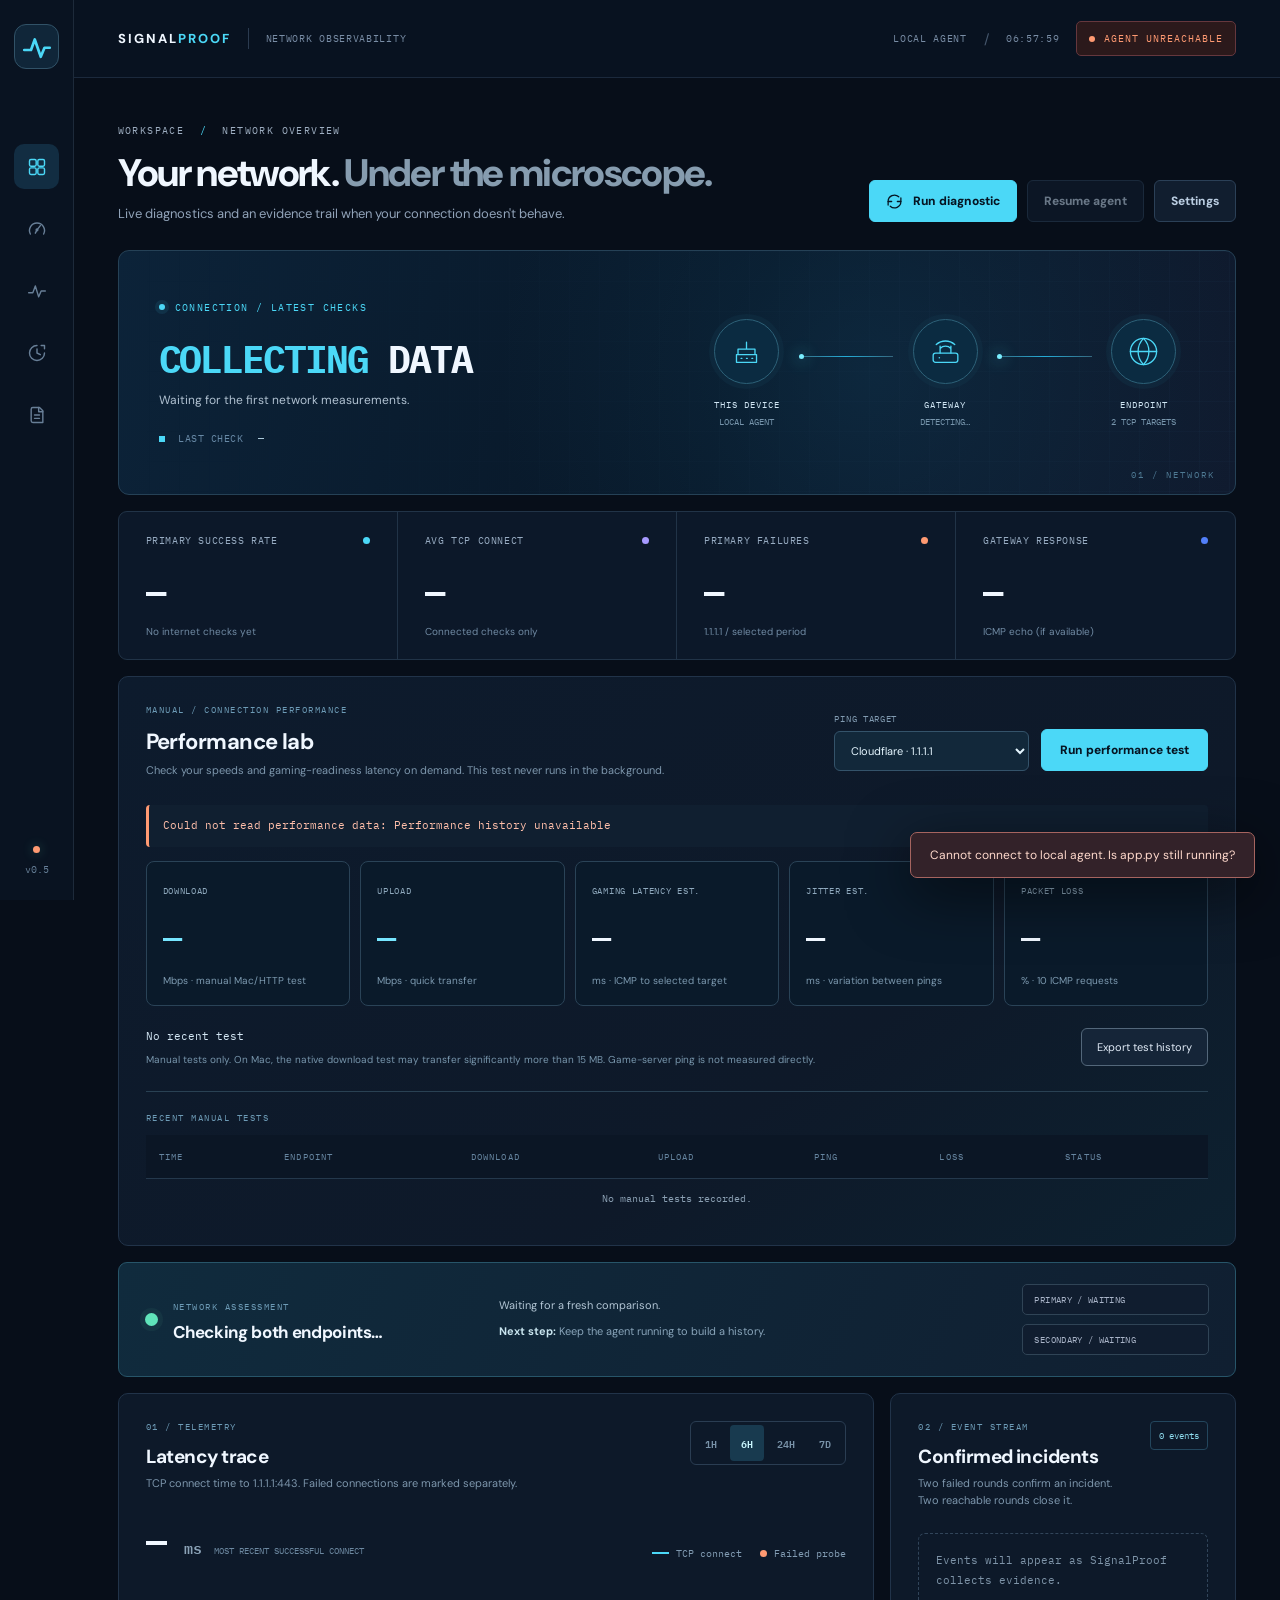
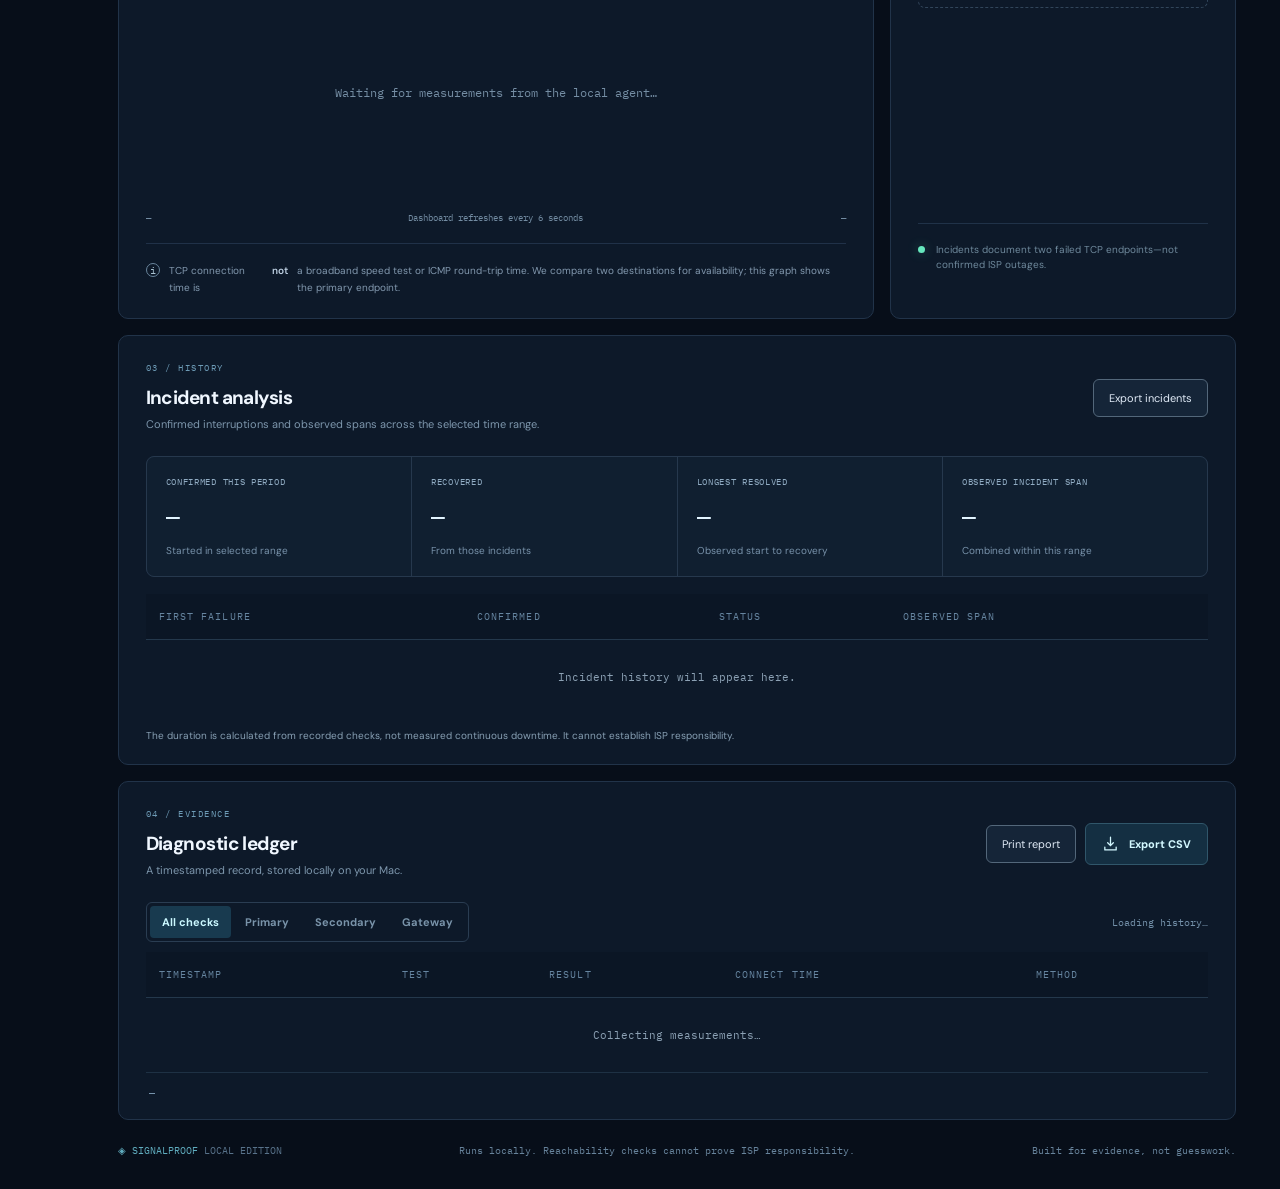
==== index.html @ 5b188a1e "Initial SignalProof app" ====
<!doctype html>
<html lang="en">
<head>
  <meta charset="utf-8">
  <meta name="viewport" content="width=device-width, initial-scale=1">
  <meta name="theme-color" content="#08111e">
  <meta name="description" content="SignalProof tracks connection health and runs manual speed and gaming-readiness checks.">
  <title>SignalProof — Network Operations</title>
  <link rel="icon" href="/favicon.svg" type="image/svg+xml">
  <link rel="stylesheet" href="/styles.css">
  <script src="/app.js" defer></script>
</head>
<body>
<div class="app-shell">
  <aside class="rail">
    <a href="#overview" class="symbol" aria-label="SignalProof Home">
      <svg viewBox="0 0 40 40" fill="none" aria-hidden="true"><path d="M3 24h9l5-14 8 23 5-12h7" stroke="currentColor" stroke-width="3.6" stroke-linecap="round" stroke-linejoin="round"/></svg>
    </a>
    <div class="rail-nav">
      <a href="#overview" class="rail-link active" data-nav="overview" aria-label="Overview" title="Overview"><svg viewBox="0 0 24 24" aria-hidden="true"><rect x="3" y="3" width="8" height="8" rx="1.7"/><rect x="13" y="3" width="8" height="8" rx="1.7"/><rect x="3" y="13" width="8" height="8" rx="1.7"/><rect x="13" y="13" width="8" height="8" rx="1.7"/></svg></a>
      <a href="#performance" class="rail-link" data-nav="performance" aria-label="Performance" title="Manual speed and gaming checks"><svg viewBox="0 0 24 24" aria-hidden="true"><path d="M4 18a9 9 0 1 1 16 0M12 13l4-5M12 13l-2 4"/><circle cx="12" cy="13" r="1"/></svg></a>
      <a href="#telemetry" class="rail-link" data-nav="telemetry" aria-label="Telemetry" title="Telemetry"><svg viewBox="0 0 24 24" aria-hidden="true"><path d="M2 14h5l3-8 4 13 3-7h5"/></svg></a>
      <a href="#events" class="rail-link" data-nav="events" aria-label="Events" title="Events"><svg viewBox="0 0 24 24" aria-hidden="true"><path d="M12 3a9 9 0 1 0 9 9"/><path d="M12 7v5l4 2"/><path d="M17 3h4v4"/></svg></a>
      <a href="#evidence" class="rail-link" data-nav="evidence" aria-label="Evidence" title="Evidence"><svg viewBox="0 0 24 24" aria-hidden="true"><path d="M7 3h8l4 4v14H7a2 2 0 0 1-2-2V5a2 2 0 0 1 2-2z"/><path d="M14 3v5h5M9 12h6M9 16h6"/></svg></a>
    </div>
    <div class="rail-foot" title="Local-only application"><span class="mini-led" id="rail-led"></span><span class="rail-version">v0.5</span></div>
  </aside>

  <div class="workplace">
    <header class="topbar">
      <div class="topbar-left"><span class="logo-word">SIGNAL<span>PROOF</span></span><span class="top-divider"></span><span class="product-caption">NETWORK OBSERVABILITY</span></div>
      <div class="topbar-right"><span class="local-tag">LOCAL AGENT</span><span class="top-separator">/</span><span id="clock" class="top-time">--:--:--</span><span id="agent-pill" class="agent-pill"><span class="pill-dot"></span> CHECKING</span></div>
    </header>

    <main class="page" id="overview">
      <section class="intro">
        <div><div class="breadcrumb">WORKSPACE <span>/</span> NETWORK OVERVIEW</div><h1>Your network. <span>Under the microscope.</span></h1><p>Live diagnostics and an evidence trail when your connection doesn't behave.</p></div>
        <div class="intro-actions"><button id="manual-check" class="button-primary" type="button"><svg viewBox="0 0 24 24" aria-hidden="true"><path d="M21 12a9 9 0 0 1-15 6.7M3 12a9 9 0 0 1 15-6.7"/><path d="M3 17v-5h5M21 7v5h-5"/></svg><span>Run diagnostic</span></button><button id="monitor-toggle" class="button-secondary" type="button">Pause agent</button><button id="open-settings" class="button-secondary" type="button" aria-haspopup="dialog">Settings</button></div>
      </section>

      <section class="network-stage" aria-label="Live network status">
        <div class="stage-glow"></div><div class="stage-lines"></div>
        <div class="stage-left"><div class="label-tech"><span class="live-ring" id="live-ring"></span> CONNECTION / LATEST CHECKS</div><div class="stage-state" id="hero-state">COLLECTING<span> DATA</span></div><p id="hero-desc">Waiting for the first network measurements.</p><div class="last-check"><span class="tiny-square"></span> LAST CHECK <strong id="last-check">—</strong></div></div>
        <div class="network-route" aria-label="Connection path"><div class="network-node"><div class="node-icon"><svg viewBox="0 0 48 48" aria-hidden="true"><path d="M13 28v-7h22v7M11 28h26v10H11zM17 33h1M24 33h1M31 33h1M24 12v9"/></svg></div><span>THIS DEVICE</span><small>LOCAL AGENT</small></div><div class="wire"><span class="wire-signal"></span></div><div class="network-node"><div class="node-icon" id="router-node"><svg viewBox="0 0 48 48" aria-hidden="true"><rect x="8" y="26" width="32" height="12" rx="3"/><path d="M17 26v-9M31 26v-9M12 15a18 18 0 0 1 24 0M17 20a10 10 0 0 1 14 0"/><circle cx="16" cy="32" r="1" fill="currentColor" stroke="none"/></svg></div><span>GATEWAY</span><small id="router-label">DETECTING…</small></div><div class="wire"><span class="wire-signal"></span></div><div class="network-node"><div class="node-icon" id="internet-node"><svg viewBox="0 0 48 48" aria-hidden="true"><circle cx="24" cy="24" r="17"/><path d="M7 24h34M24 7c-5 5-7 11-7 17s2 12 7 17M24 7c5 5 7 11 7 17s-2 12-7 17"/></svg></div><span>ENDPOINT</span><small>2 TCP TARGETS</small></div></div>
        <div class="scan-number" aria-hidden="true">01 / NETWORK</div>
      </section>

      <section class="telemetry-strip" aria-label="Measured indicators">
        <div class="telemetry-item"><div class="metric-caption">PRIMARY SUCCESS RATE <span class="metric-dot cyan"></span></div><div class="metric-value" id="success-rate">—</div><div class="metric-foot" id="sample-count">No internet checks yet</div></div>
        <div class="telemetry-item"><div class="metric-caption">AVG TCP CONNECT <span class="metric-dot purple"></span></div><div class="metric-value" id="average-latency">—</div><div class="metric-foot">Connected checks only</div></div>
        <div class="telemetry-item"><div class="metric-caption">PRIMARY FAILURES <span class="metric-dot orange"></span></div><div class="metric-value" id="failed-count">—</div><div class="metric-foot">1.1.1.1 / selected period</div></div>
        <div class="telemetry-item"><div class="metric-caption">GATEWAY RESPONSE <span class="metric-dot blue"></span></div><div class="metric-value" id="gateway-rate">—</div><div class="metric-foot" id="gateway-caption">ICMP echo (if available)</div></div>
      </section>

      <section class="surface performance" id="performance" aria-label="Manual connection performance test">
        <div class="section-top performance-head">
          <div><div class="section-kicker">MANUAL / CONNECTION PERFORMANCE</div><h2>Performance lab</h2><p>Check your speeds and gaming-readiness latency on demand. This test never runs in the background.</p></div>
          <div class="performance-actions"><label for="ping-target">PING TARGET<select id="ping-target"><option value="cloudflare">Cloudflare · 1.1.1.1</option><option value="google">Google · 8.8.8.8</option><option value="quad9">Quad9 · 9.9.9.9</option></select></label><button class="button-primary" type="button" id="start-performance">Run performance test</button></div>
        </div>
        <div class="performance-progress" id="performance-progress" role="status" aria-live="polite">No performance tests yet. Run one when you want a measurement.</div>
        <div class="performance-grid">
          <div class="performance-metric"><span>DOWNLOAD</span><strong id="perf-download">—</strong><small>Mbps · manual Mac/HTTP test</small></div>
          <div class="performance-metric"><span>UPLOAD</span><strong id="perf-upload">—</strong><small>Mbps · quick transfer</small></div>
          <div class="performance-metric"><span>GAMING LATENCY EST.</span><strong id="perf-ping">—</strong><small>ms · ICMP to selected target</small></div>
          <div class="performance-metric"><span>JITTER EST.</span><strong id="perf-jitter">—</strong><small>ms · variation between pings</small></div>
          <div class="performance-metric"><span>PACKET LOSS</span><strong id="perf-loss">—</strong><small>% · 10 ICMP requests</small></div>
        </div>
        <div class="performance-bottom"><div><strong id="perf-last-label">No recent test</strong><p id="perf-note">Manual tests only. On Mac, the native download test may transfer significantly more than 15 MB. Game-server ping is not measured directly.</p></div><a href="/api/performance/export" class="button-report" download>Export test history</a></div>
        <div class="performance-history"><div class="section-kicker">RECENT MANUAL TESTS</div><div class="table-scroll"><table><thead><tr><th>TIME</th><th>ENDPOINT</th><th>DOWNLOAD</th><th>UPLOAD</th><th>PING</th><th>LOSS</th><th>STATUS</th></tr></thead><tbody id="performance-rows"><tr><td colspan="7" class="placeholder-cell">No manual tests recorded.</td></tr></tbody></table></div></div>
      </section>

      <section class="assessment" id="assessment" aria-label="Network assessment">
        <div class="assessment-heading"><span class="assessment-mark" id="assessment-mark"></span><div><span class="section-kicker">NETWORK ASSESSMENT</span><h2 id="assessment-title">Checking both endpoints…</h2></div></div>
        <div class="assessment-body"><p id="assessment-detail">Waiting for a fresh comparison.</p><p class="assessment-next"><strong>Next step:</strong> <span id="assessment-next">Keep the agent running to build a history.</span></p></div>
        <div class="endpoint-status"><span id="primary-status">PRIMARY / WAITING</span><span id="secondary-status">SECONDARY / WAITING</span></div>
      </section>

      <div class="analysis-layout">
        <section class="surface telemetry" id="telemetry"><div class="section-top"><div><div class="section-kicker">01 / TELEMETRY</div><h2>Latency trace</h2><p>TCP connect time to 1.1.1.1:443. Failed connections are marked separately.</p></div><div class="time-select" role="group" aria-label="Reporting period"><button type="button" data-period="1h">1H</button><button type="button" class="selected" data-period="6h">6H</button><button type="button" data-period="24h">24H</button><button type="button" data-period="7d">7D</button></div></div>
          <div class="chart-meta"><div class="chart-number" id="chart-number">— <span>ms</span></div><div class="chart-caption">MOST RECENT SUCCESSFUL CONNECT</div><div class="chart-legend"><span><i class="legend-line"></i> TCP connect</span><span><i class="legend-failure"></i> Failed probe</span></div></div>
          <div class="chart-wrap" id="chart-wrap"><svg id="latency-chart" class="chart" viewBox="0 0 760 272" preserveAspectRatio="none" role="img" aria-label="TCP connection latency history"></svg><div class="chart-empty" id="chart-empty">Waiting for measurements from the local agent…</div></div><div class="chart-bottom"><span id="range-start">—</span><span>Dashboard refreshes every 6 seconds</span><span id="range-end">—</span></div>
          <div class="trace-note"><span class="info-icon">i</span> TCP connection time is <strong>not</strong> a broadband speed test or ICMP round-trip time. We compare two destinations for availability; this graph shows the primary endpoint.</div>
        </section>
        <section class="surface events" id="events"><div class="section-top"><div><div class="section-kicker">02 / EVENT STREAM</div><h2>Confirmed incidents</h2><p id="incident-rule">Two failed rounds confirm an incident. Two reachable rounds close it.</p></div><span class="event-count" id="event-count">0 events</span></div><div id="event-list" class="event-list"><div class="event-empty">Events will appear as SignalProof collects evidence.</div></div><div class="event-bottom"><span class="mini-led"></span> Incidents document two failed TCP endpoints—not confirmed ISP outages.</div></section>
      </div>

      <section class="surface history" id="history" aria-label="Incident analysis">
        <div class="section-top history-heading"><div><div class="section-kicker">03 / HISTORY</div><h2>Incident analysis</h2><p>Confirmed interruptions and observed spans across the selected time range.</p></div><a class="button-report" id="incidents-download" href="/api/incidents/export?period=6h" download>Export incidents</a></div>
        <div class="history-metrics">
          <div><span>CONFIRMED THIS PERIOD</span><strong id="history-confirmed">—</strong><small>Started in selected range</small></div>
          <div><span>RECOVERED</span><strong id="history-recovered">—</strong><small>From those incidents</small></div>
          <div><span>LONGEST RESOLVED</span><strong id="history-longest">—</strong><small>Observed start to recovery</small></div>
          <div><span>OBSERVED INCIDENT SPAN</span><strong id="history-observed">—</strong><small>Combined within this range</small></div>
        </div>
        <div class="table-scroll"><table><thead><tr><th>FIRST FAILURE</th><th>CONFIRMED</th><th>STATUS</th><th>OBSERVED SPAN</th></tr></thead><tbody id="incident-rows"><tr><td colspan="4" class="placeholder-cell">Incident history will appear here.</td></tr></tbody></table></div>
        <div class="history-note">The duration is calculated from recorded checks, not measured continuous downtime. It cannot establish ISP responsibility.</div>
      </section>

      <section class="surface evidence" id="evidence"><div class="section-top evidence-title"><div><div class="section-kicker">04 / EVIDENCE</div><h2>Diagnostic ledger</h2><p>A timestamped record, stored locally on your Mac.</p></div><div class="evidence-actions"><a class="button-report" id="report" href="/api/report?period=6h" target="_blank" rel="noopener">Print report</a><a class="button-download" id="download" href="/api/export?period=6h" download><svg viewBox="0 0 24 24" aria-hidden="true"><path d="M12 3v12m-4-4 4 4 4-4M4 17v4h16v-4"/></svg> Export CSV</a></div></div>
        <div class="ledger-toolbar"><div class="tab-group" role="group" aria-label="Filter measurements"><button type="button" class="selected" data-filter="All">All checks</button><button type="button" data-filter="Internet">Primary</button><button type="button" data-filter="Secondary">Secondary</button><button type="button" data-filter="Gateway">Gateway</button></div><div class="ledger-meta" id="ledger-meta">Loading history…</div></div>
        <div class="table-scroll"><table><thead><tr><th>TIMESTAMP</th><th>TEST</th><th>RESULT</th><th>CONNECT TIME</th><th>METHOD</th></tr></thead><tbody id="evidence-rows"><tr><td colspan="5" class="placeholder-cell">Collecting measurements…</td></tr></tbody></table></div><div class="ledger-footer"><span id="ledger-showing">—</span><button type="button" id="rows-toggle" class="rows-toggle" hidden>Show more records</button></div>
      </section>
      <footer><span>◈ SIGNALPROOF <b>LOCAL EDITION</b></span><span>Runs locally. Reachability checks cannot prove ISP responsibility.</span><span>Built for evidence, not guesswork.</span></footer>
    </main>
  </div>
</div>
<dialog id="settings-dialog" class="settings-dialog" aria-labelledby="settings-heading">
  <form method="dialog" id="settings-form">
    <div class="settings-top"><div><div class="section-kicker">AGENT CONFIGURATION</div><h2 id="settings-heading">Monitoring settings</h2><p>Saved locally. Changes take effect on the next check.</p></div><button type="button" id="close-settings" class="settings-close" aria-label="Close settings">×</button></div>
    <label>Check interval <span>How often the agent runs automatically</span>
      <select id="setting-interval" name="interval_seconds"><option value="10">Every 10 seconds</option><option value="20">Every 20 seconds</option><option value="30">Every 30 seconds</option><option value="60">Every minute</option><option value="120">Every 2 minutes</option></select>
    </label>
    <label>Confirm an incident <span>Consecutive rounds where both internet checks fail</span>
      <select id="setting-failures" name="confirm_failures"><option value="2">2 failed rounds</option><option value="3">3 failed rounds</option><option value="4">4 failed rounds</option><option value="5">5 failed rounds</option></select>
    </label>
    <label>Mark recovery <span>Consecutive rounds where at least one endpoint responds</span>
      <select id="setting-recovery" name="recovery_successes"><option value="1">1 reachable round</option><option value="2">2 reachable rounds</option><option value="3">3 reachable rounds</option><option value="4">4 reachable rounds</option></select>
    </label>
    <label>Slow connection warning <span>TCP connect time, not ping or download speed</span>
      <select id="setting-slow" name="slow_connect_ms"><option value="100">100 ms</option><option value="200">200 ms</option><option value="300">300 ms</option><option value="500">500 ms</option><option value="1000">1000 ms</option></select>
    </label>
    <div class="settings-hint">Targets stay fixed at 1.1.1.1:443 and 8.8.8.8:443. Changing incident rules won't rewrite past incidents.</div>
    <div class="settings-buttons"><button type="button" id="cancel-settings" class="button-secondary">Cancel</button><button type="submit" id="save-settings" class="button-primary">Save settings</button></div>
  </form>
</dialog>
<div role="status" aria-live="polite" id="toast" class="toast" hidden></div>
</body>
</html>
---- styles.css ----
@import url('https://fonts.googleapis.com/css2?family=DM+Sans:wght@400;500;600;700;800&family=IBM+Plex+Mono:wght@400;500;600;700&display=swap');
:root{color-scheme:dark;--back:#070e19;--shell:#0a1422;--panel:#0d1929;--edge:#203044;--line:#23354a;--text:#f0f7ff;--soft:#b5c5d6;--sub:#798da5;--cyan:#4bd8f7;--bright:#96ebfc;--blue:#527ff9;--purple:#a79aff;--orange:#ff9a72;--green:#66e7bd;--mono:'IBM Plex Mono',ui-monospace,SFMono-Regular,Menlo,monospace;--sans:'DM Sans',system-ui,-apple-system,sans-serif}
*{box-sizing:border-box}html{scroll-behavior:smooth;scroll-padding-top:92px}body{margin:0;background:var(--back);font:14px var(--sans);color:var(--text)}button,a{font:inherit}button{cursor:pointer}button:disabled{opacity:.55;cursor:wait}a{color:inherit;text-decoration:none}svg{display:block}.app-shell{display:grid;grid-template-columns:74px minmax(0,1fr);min-height:100vh}.rail{position:sticky;top:0;height:100vh;z-index:15;background:#091321;border-right:1px solid #1d2a3a;display:flex;align-items:center;flex-direction:column;padding:24px 12px}.symbol{width:45px;height:45px;border:1px solid #315267;border-radius:12px;display:grid;place-items:center;color:var(--cyan);background:#102639}.symbol svg{width:30px;height:30px}.rail-nav{display:grid;gap:17px;margin-top:75px}.rail-link{display:grid;place-items:center;color:#687f97;width:45px;height:45px;border-radius:10px;transition:.16s background,.16s color}.rail-link svg{width:20px;height:20px;fill:none;stroke:currentColor;stroke-width:1.7;stroke-linecap:round;stroke-linejoin:round}.rail-link.active,.rail-link:hover{color:var(--cyan);background:#122d42}.rail-foot{margin-top:auto;display:grid;gap:10px;justify-items:center}.mini-led{width:7px;height:7px;background:var(--green);border-radius:50%;box-shadow:0 0 12px #66e7bd55;display:inline-block}.rail-version{font:10px var(--mono);color:#678099}.workplace{min-width:0}.topbar{height:78px;padding:0 clamp(22px,3.4vw,62px);border-bottom:1px solid #1b293c;display:flex;justify-content:space-between;align-items:center;background:#081220}.topbar-left,.topbar-right{display:flex;align-items:center;gap:17px}.logo-word{letter-spacing:2px;font-weight:800;font-size:13px}.logo-word span{color:var(--cyan)}.top-divider{height:21px;width:1px;background:#2b3b50}.product-caption,.local-tag,.top-time{font:10px var(--mono);color:var(--sub);letter-spacing:.7px}.top-separator{color:#46586e}.agent-pill{display:flex;align-items:center;gap:9px;border:1px solid #225469;color:#88e9f7;background:#0c2a38;border-radius:5px;padding:10px 12px;font:10px var(--mono);letter-spacing:1px}.agent-pill.paused{color:#d3c2a2;background:#242116;border-color:#6c5837}.agent-pill.offline{color:var(--orange);background:#2b191b;border-color:#65373d}.pill-dot,.live-ring{width:6px;height:6px;border-radius:50%;background:var(--cyan);box-shadow:0 0 0 4px #4bd8f716;display:inline-block}.agent-pill.paused .pill-dot{background:#e4b36c;box-shadow:none}.agent-pill.offline .pill-dot{background:var(--orange);box-shadow:none}.page{padding:40px clamp(22px,3.4vw,62px) 25px;max-width:1760px;margin:0 auto}.intro{display:flex;gap:24px;justify-content:space-between;align-items:end;padding:6px 0 28px}.breadcrumb,.section-kicker,.label-tech{font:10px var(--mono);color:var(--cyan);letter-spacing:1.4px}.breadcrumb{color:#9eaec1}.breadcrumb span{color:var(--cyan);margin:0 8px}.intro h1{margin:15px 0 10px;letter-spacing:-1.65px;font-size:clamp(27px,3vw,41px);line-height:1.13;font-weight:800}.intro h1 span{color:#869caf}.intro p{margin:0;color:#91a3b9;font-size:13px}.intro-actions{display:flex;gap:10px;flex-wrap:wrap}.button-primary,.button-secondary,.button-download{height:42px;display:inline-flex;gap:10px;align-items:center;justify-content:center;padding:0 16px;border-radius:6px;font-size:12px;font-weight:800;white-space:nowrap}.button-primary{background:var(--cyan);color:#051422;border:1px solid var(--cyan)}.button-primary:hover{background:#8cecff}.button-primary svg,.button-download svg{width:17px;height:17px;stroke:currentColor;fill:none;stroke-width:1.8;stroke-linecap:round;stroke-linejoin:round}.button-secondary{background:#111e2f;color:#bacde1;border:1px solid #2b4057}.button-secondary:hover{background:#192c43}.network-stage{min-height:245px;position:relative;isolation:isolate;display:flex;align-items:center;justify-content:space-between;gap:35px;border:1px solid #254156;background:linear-gradient(108deg,#0c2339 0%,#081727 55%,#101b2f 100%);overflow:hidden;border-radius:11px;padding:34px 40px}.stage-glow{position:absolute;inset:-80% -20% -80% 15%;background:radial-gradient(circle,#123f5c66 0%,transparent 56%);z-index:-1}.stage-lines{position:absolute;inset:0;background-image:linear-gradient(#26445e38 1px,transparent 1px),linear-gradient(90deg,#26445e38 1px,transparent 1px);background-size:30px 30px;mask-image:linear-gradient(90deg,transparent,#000);opacity:.55;z-index:-1}.stage-left{max-width:520px;flex:1}.label-tech{display:flex;align-items:center;gap:10px}.stage-state{margin:26px 0 12px;font:700 clamp(27px,3vw,42px)/1 var(--mono);letter-spacing:-2.1px;color:var(--cyan)}.stage-state span{color:var(--text)}.stage-state.bad{color:var(--orange)}.stage-state.paused{color:#f2c082}.stage-left p{color:#b0c1d1;margin:0 0 21px;font-size:12px;max-width:400px;line-height:1.7}.last-check{font:10px var(--mono);letter-spacing:.5px;color:#6889a6}.last-check strong{color:#aecbdc;margin-left:8px;font-weight:500}.tiny-square{width:6px;height:6px;background:var(--cyan);display:inline-block;margin-right:7px}.network-route{display:flex;align-items:center;justify-content:center;gap:0;min-width:420px;max-width:540px;flex:1}.network-node{text-align:center;flex:0 0 104px;display:flex;align-items:center;flex-direction:column}.node-icon{width:65px;height:65px;border:1px solid #2d6178;background:#0b2b41;border-radius:50%;display:grid;place-items:center;box-shadow:0 0 0 5px #13374b55;color:var(--cyan)}.node-icon.alert{color:var(--orange);border-color:#7a554f;background:#2b1d28}.node-icon.muted{color:#7b8ba2;border-color:#38485e;background:#152336}.node-icon svg{width:37px;height:37px;stroke:currentColor;fill:none;stroke-width:1.7;stroke-linecap:round;stroke-linejoin:round}.network-node>span{font:9px var(--mono);letter-spacing:1px;color:#d1e7f5;margin-top:15px}.network-node small{font:9px var(--mono);color:#7795ac;margin-top:6px}.wire{height:1px;min-width:30px;flex:1;background:linear-gradient(90deg,#35677e,#24acd7,#35677e);position:relative;margin-bottom:33px}.wire-signal{position:absolute;top:-2px;height:5px;width:5px;border-radius:50%;background:#7aeeff;box-shadow:0 0 15px #4be5ff;animation:travel 2.1s linear infinite}@keyframes travel{from{left:0}to{left:100%}}.scan-number{position:absolute;bottom:14px;right:20px;font:9px var(--mono);letter-spacing:2px;color:#4e7993}.telemetry-strip{display:grid;grid-template-columns:repeat(4,minmax(0,1fr));border:1px solid #213347;border-radius:9px;background:#0c1829;margin-top:16px;overflow:hidden}.telemetry-item{padding:22px 27px 21px;min-width:0;border-right:1px solid #213347}.telemetry-item:last-child{border-right:0}.metric-caption{display:flex;justify-content:space-between;align-items:center;gap:8px;font:10px var(--mono);letter-spacing:.6px;color:#98acc2}.metric-dot{height:7px;width:7px;border-radius:50%;display:inline-block}.metric-dot.cyan{background:var(--cyan)}.metric-dot.purple{background:var(--purple)}.metric-dot.orange{background:var(--orange)}.metric-dot.blue{background:var(--blue)}.metric-value{font:600 clamp(24px,2.7vw,34px) var(--mono);letter-spacing:-1.7px;margin:17px 0 8px;overflow-wrap:anywhere}.metric-foot{font-size:10px;color:#718ba4}.analysis-layout{display:grid;grid-template-columns:minmax(0,1.75fr) minmax(300px,.8fr);gap:16px;margin:16px 0}.surface{background:var(--panel);border:1px solid #213349;border-radius:10px;min-width:0}.telemetry,.events{padding:27px 27px 22px;min-height:486px}.section-top{display:flex;align-items:flex-start;justify-content:space-between;gap:16px}.section-top h2{font-size:19px;letter-spacing:-.55px;margin:12px 0 6px}.section-top p{color:#7d96ac;font-size:11px;line-height:1.6;margin:0;max-width:470px}.section-kicker{font-size:9px;color:#6d9bb6;letter-spacing:1.5px}.time-select,.tab-group{border:1px solid #2a3d52;display:flex;align-items:center;border-radius:6px;padding:3px;gap:2px}.time-select button,.tab-group button{border:0;background:transparent;color:#7993a9;font:600 10px var(--mono);padding:9px 11px;border-radius:4px}.time-select button.selected,.tab-group button.selected{color:#cbf8ff;background:#183a4f}.time-select button:hover,.tab-group button:hover{color:var(--text)}.chart-meta{display:flex;align-items:baseline;gap:12px;margin:22px 0 3px}.chart-number{font:600 35px var(--mono);letter-spacing:-2px}.chart-number span{color:#8ba3b7;font-size:15px;letter-spacing:0}.chart-caption{font:9px var(--mono);color:#6c88a0}.chart-legend{margin-left:auto;display:flex;gap:18px;color:#829cb3;font:10px var(--mono)}.chart-legend>span{display:flex;align-items:center;gap:7px}.legend-line{width:17px;height:2px;background:var(--cyan);display:inline-block}.legend-failure{width:7px;height:7px;border-radius:50%;background:var(--orange);display:inline-block}.chart-wrap{position:relative;width:100%;height:235px;margin-top:8px}.chart{width:100%;height:100%;overflow:visible}.chart-empty{position:absolute;left:0;right:0;top:47%;text-align:center;font:12px var(--mono);color:#758ea4}.chart-bottom{font:9px var(--mono);display:flex;justify-content:space-between;color:#738ca2;margin-top:3px}.trace-note{border-top:1px solid #203148;margin-top:20px;padding-top:18px;color:#8399af;font-size:10px;line-height:1.7;display:flex;gap:9px;align-items:baseline}.trace-note strong{color:#bfd1e3;font-weight:600}.info-icon{border:1px solid #69859c;width:14px;height:14px;border-radius:50%;display:inline-grid;place-items:center;flex:0 0 14px;font:10px var(--mono);color:#acc5d5}.event-count{white-space:nowrap;font:9px var(--mono);color:#90dff1;border:1px solid #23465d;padding:8px;border-radius:4px}.event-list{margin-top:23px;min-height:290px;display:flex;flex-direction:column;gap:0}.event-entry{display:grid;grid-template-columns:18px 1fr;column-gap:13px}.event-track{position:relative;display:flex;flex-direction:column;align-items:center}.event-track::after{content:"";width:1px;background:#294154;flex:1;min-height:45px}.event-entry:last-child .event-track::after{display:none}.event-point{width:10px;height:10px;flex:0 0 10px;border-radius:50%;background:#1f3949;border:2px solid var(--cyan);margin-top:4px}.event-entry.down .event-point{border-color:var(--orange);background:#43312f}.event-entry.good .event-point{border-color:var(--green)}.event-body{padding-bottom:22px}.event-body strong{font-size:11px;font-weight:700;color:#dbeaf5;display:block}.event-entry.down .event-body strong{color:#ffc3a5}.event-body p{color:#7991a9;font-size:10px;line-height:1.5;margin:6px 0}.event-body time{font:9px var(--mono);color:#667f96}.event-empty{font:11px var(--mono);color:#7e94a8;line-height:1.8;border:1px dashed #31455a;padding:17px;border-radius:7px}.event-bottom{font-size:10px;color:#6f899c;display:flex;align-items:flex-start;gap:11px;border-top:1px solid #203248;padding-top:18px;line-height:1.5}.event-bottom .mini-led{flex:0 0 7px;margin-top:4px}.evidence{padding:26px 27px 10px}.evidence-title{align-items:center}.button-download{color:#d3f8ff;background:#142f42;border:1px solid #30566a;padding:0 16px;font-size:11px}.button-download:hover{background:#1c3f53}.ledger-toolbar{display:flex;justify-content:space-between;gap:15px;align-items:center;margin:23px 0 10px}.ledger-meta{font:10px var(--mono);color:#7491aa}.tab-group button{font-family:var(--sans);font-size:11px;font-weight:700;padding:9px 12px}.table-scroll{overflow-x:auto}table{width:100%;border-collapse:collapse;white-space:nowrap;text-align:left}thead{background:#0b1625}th{color:#6685a0;font:10px var(--mono);letter-spacing:1.1px;padding:16px 13px;text-align:left;border-bottom:1px solid #24384c}td{border-bottom:1px solid #1c2d40;color:#afc1d2;font:11px var(--mono);padding:15px 13px}tr:last-child td{border-bottom:0}.result{display:inline-flex;align-items:center;gap:7px;color:var(--green);font-size:10px}.result::before{content:"";height:6px;width:6px;border-radius:50%;background:currentColor}.result.bad{color:var(--orange)}.placeholder-cell{text-align:center;padding:30px;color:#8ca1b4}.target{color:#d6ebf5;font-weight:600}footer{display:flex;justify-content:space-between;align-items:center;gap:15px;flex-wrap:wrap;padding:22px 0 5px;color:#67839b;font:10px var(--mono);line-height:1.7}footer span:first-child{color:#60adbf}footer b{color:#58728a;font-weight:400}.toast{position:fixed;right:25px;bottom:22px;max-width:420px;padding:14px 19px;background:#15334a;color:#d7f4ff;border:1px solid #43839a;box-shadow:0 15px 60px #0009;border-radius:7px;z-index:99;font-size:12px}.toast.error{border-color:#a6645f;color:#ffd9cc;background:#332229}[hidden]{display:none!important}
@media(max-width:1240px){.page{padding:30px 26px}.topbar{padding:0 26px}.network-stage{padding:28px}.network-route{min-width:350px}.analysis-layout{grid-template-columns:minmax(0,1.4fr) minmax(280px,.85fr)}.chart-legend{display:none}.telemetry-item{padding:21px 18px}}
@media(max-width:990px){.network-stage{display:block}.network-route{margin-top:35px;max-width:530px;min-width:0}.scan-number{top:18px;bottom:auto}.telemetry-strip{grid-template-columns:repeat(2,minmax(0,1fr))}.telemetry-item:nth-child(2){border-right:0}.telemetry-item:nth-child(-n+2){border-bottom:1px solid #213347}.analysis-layout{grid-template-columns:1fr}.events{min-height:0}.event-list{min-height:0}.intro{align-items:flex-start;flex-direction:column}.intro-actions{align-self:flex-start}}
@media(max-width:640px){.app-shell{display:block}.rail{height:58px;position:sticky;top:0;display:flex;flex-direction:row;justify-content:space-between;align-items:center;padding:8px 15px;border:0;border-bottom:1px solid #203044}.symbol{height:36px;width:36px}.symbol svg{width:24px}.rail-nav{display:flex;gap:5px;margin:0}.rail-link{width:37px;height:37px}.rail-foot{display:none}.topbar{height:52px;padding:0 16px}.product-caption,.top-divider,.local-tag,.top-separator,.top-time{display:none}.page{padding:26px 15px}.intro h1{font-size:28px}.intro p{max-width:340px;line-height:1.7}.intro-actions{width:100%}.button-primary{flex:1}.network-stage{padding:25px 22px;min-height:0}.stage-state{font-size:29px;letter-spacing:-1.6px}.network-route{margin-top:30px;max-width:none}.network-node{flex:0 0 86px}.node-icon{height:55px;width:55px}.node-icon svg{width:32px;height:32px}.network-node>span{font-size:8px}.network-node small{font-size:7px}.wire{min-width:10px}.telemetry-item{padding:19px 15px}.metric-value{font-size:24px}.metric-caption{font-size:8px;letter-spacing:0}.metric-foot{font-size:9px}.telemetry,.events,.evidence{padding:22px 17px}.section-top{flex-direction:column;gap:15px}.time-select{align-self:flex-start}.chart-meta{flex-wrap:wrap}.chart-caption{font-size:9px}.chart-wrap{height:185px}.chart-bottom{font-size:8px}.chart-bottom span:nth-child(2){display:none}.evidence-title{flex-direction:row;align-items:start;flex-wrap:wrap}.ledger-toolbar{flex-wrap:wrap}.ledger-meta{width:100%}.button-download{height:37px}footer{font-size:9px}}
@media(prefers-reduced-motion:reduce){.wire-signal{animation:none}html{scroll-behavior:auto}}

.ledger-footer{padding:14px 3px 9px;display:flex;align-items:center;justify-content:space-between;gap:12px;border-top:1px solid #1e3144;color:#7693ac;font:10px var(--mono)}.rows-toggle{background:#132e41;border:1px solid #2c5469;color:#a1e8f4;font:10px var(--mono);border-radius:5px;padding:9px 12px}.rows-toggle:hover{background:#17415a}

/* The assessment sits between the live route and the raw measurements. */
.assessment{background:linear-gradient(115deg,#102b3d 0%,#101f31 100%);border:1px solid #275569;border-radius:9px;padding:21px 26px;margin-top:16px;display:grid;grid-template-columns:minmax(210px,.9fr) minmax(280px,1.35fr) auto;gap:18px;align-items:center}
.assessment-heading{display:flex;align-items:center;gap:15px}.assessment-mark{flex:0 0 13px;height:13px;border-radius:50%;background:#60e4ba;box-shadow:0 0 0 5px #244e514d}.assessment h2{font-size:17px;letter-spacing:-.35px;margin:7px 0 0}.assessment-body p{font-size:11px;color:#b3c6d5;line-height:1.6;margin:0}.assessment-body .assessment-next{margin-top:8px;color:#88a4b9}.assessment-next strong{color:#c9e5ef}.assessment-warning{border-color:#8b663a}.assessment-down{border-color:#a75454}.assessment-limited{border-color:#445779}.assessment-warning .assessment-mark{background:#f1b66d}.assessment-down .assessment-mark{background:#ff8b7f}.assessment-limited .assessment-mark,.assessment-waiting .assessment-mark{background:#8da3bb}
.endpoint-status{display:flex;flex-direction:column;gap:9px;min-width:187px}.endpoint-status span{font:9px var(--mono);letter-spacing:.35px;border:1px solid #304456;border-radius:5px;padding:9px 11px;color:#a9b4c8;background:#101d2f}.endpoint-status .endpoint-ok{color:#71dfc0}.endpoint-status .endpoint-fail{color:#ff9a88}.evidence-actions{display:flex;align-items:center;gap:9px}.button-report{display:inline-flex;align-items:center;justify-content:center;white-space:nowrap;border:1px solid #53677a;background:#152538;color:#e1ebf7;text-decoration:none;border-radius:6px;font-size:11px;padding:11px 15px}.button-report:hover{background:#1c344a}
@media(max-width:1240px){.assessment{grid-template-columns:1fr 1.35fr}.endpoint-status{grid-column:1/-1;flex-direction:row}.endpoint-status span{flex:1}}
@media(max-width:750px){.assessment{grid-template-columns:1fr;padding:20px}.endpoint-status{grid-column:auto;flex-direction:column}.evidence-actions{flex-wrap:wrap}}

/* Incident history and local settings */
.history{padding:26px 27px 18px;margin:16px 0}.history-heading{align-items:center}.history-metrics{display:grid;grid-template-columns:repeat(4,minmax(0,1fr));gap:1px;background:#26384d;border:1px solid #26384d;border-radius:8px;overflow:hidden;margin:22px 0 17px}.history-metrics>div{background:#101f30;padding:19px;display:flex;flex-direction:column;gap:10px}.history-metrics span{font:9px var(--mono);color:#91acc3;letter-spacing:.7px}.history-metrics strong{font:600 23px var(--mono);color:#e2f4ff;letter-spacing:-.6px}.history-metrics small{font-size:10px;color:#7892aa}.history-note{color:#88a0b4;font-size:10px;line-height:1.6;padding:14px 0 2px}
.settings-dialog{width:min(495px,calc(100vw - 28px));max-height:min(90vh,800px);overflow-y:auto;border:1px solid #36526d;background:#0d1d2f;color:#ebf4fc;border-radius:13px;padding:27px;box-shadow:0 24px 110px #000c}.settings-dialog::backdrop{background:#030710bc;backdrop-filter:blur(4px)}.settings-top{display:flex;align-items:flex-start;justify-content:space-between;gap:12px;margin-bottom:23px}.settings-top h2{font-size:24px;margin:9px 0 5px}.settings-top p{color:#8da5b9;font-size:11px;margin:0}.settings-close{border:1px solid #31495e;background:#14293d;color:#dbe9f5;width:33px;height:33px;border-radius:7px;font-size:25px;line-height:1;cursor:pointer}.settings-dialog form>label{display:block;color:#dbe8f5;font-size:12px;font-weight:700;margin:17px 0}.settings-dialog form>label span{display:block;color:#83a0b5;font-size:10px;font-weight:400;margin:6px 0 9px;line-height:1.5}.settings-dialog select{appearance:auto;background:#142b3f;color:#dcecf8;border:1px solid #32526c;padding:11px 12px;width:100%;border-radius:6px;font:12px var(--sans)}.settings-dialog select:focus-visible,.settings-dialog button:focus-visible{outline:2px solid #68e1f8;outline-offset:3px}.settings-hint{color:#849db0;font-size:10px;line-height:1.6;background:#12273a;border:1px solid #244258;border-radius:7px;padding:12px;margin:20px 0}.settings-buttons{display:flex;justify-content:flex-end;gap:10px}.settings-buttons button{padding:10px 18px}.settings-buttons button:disabled{opacity:.55;cursor:wait}
@media(max-width:900px){.history-metrics{grid-template-columns:repeat(2,minmax(0,1fr))}}
@media(max-width:640px){.history{padding:21px 16px}.history-metrics>div{padding:14px}.history-metrics strong{font-size:20px}.intro-actions{flex-wrap:wrap}.intro-actions #open-settings{flex:1}.settings-dialog{padding:20px}}

/* The speed test is deliberately separate from automatic monitoring. */
.performance{margin-top:16px;padding:27px;overflow:hidden;background:linear-gradient(145deg,#0d1b2d 0%,#0e1929 65%,#0d2130 100%)}
.performance-head{align-items:center}.performance-head h2{font-size:22px}.performance-head p{max-width:520px}
.performance-actions{display:flex;align-items:end;gap:12px;flex-wrap:wrap}.performance-actions label{display:grid;gap:7px;color:#819bb1;font:9px var(--mono);letter-spacing:.7px}.performance-actions select{background:#12283a;border:1px solid #34536a;border-radius:6px;padding:11px 32px 11px 12px;color:#e5f6ff;font:11px var(--sans);min-width:195px}.performance-actions .button-primary{min-width:167px}
.performance-progress{margin:25px 0 14px;display:flex;align-items:center;gap:9px;padding:12px 14px;border-left:3px solid #37556b;background:#101f30;border-radius:4px;color:#93aabe;font:11px var(--mono);line-height:1.6}.performance-progress.running{border-color:var(--cyan);color:#b3ecf6}.performance-progress.warning{border-color:var(--orange);color:#ffbfaa}
.performance-grid{display:grid;grid-template-columns:repeat(5,minmax(0,1fr));gap:10px}.performance-metric{padding:18px 16px 17px;border:1px solid #2a4357;border-radius:8px;background:#0a1a2a;min-width:0}.performance-metric>span{font:9px var(--mono);letter-spacing:.7px;color:#8fa9bd}.performance-metric strong{display:block;margin:14px 0 9px;font:600 clamp(22px,2.5vw,32px) var(--mono);letter-spacing:-1.4px;overflow-wrap:anywhere}.performance-metric:first-child strong,.performance-metric:nth-child(2) strong{color:#77e6ff}.performance-metric small{font-size:10px;color:#7d9ab0;line-height:1.5}
.performance-bottom{display:flex;justify-content:space-between;align-items:center;gap:18px;margin-top:20px}.performance-bottom strong{font:11px var(--mono);color:#d5e8f5}.performance-bottom p{margin:7px 0 0;color:#7896ac;font-size:10px;line-height:1.7;max-width:770px}.performance-history{border-top:1px solid #294153;margin-top:23px;padding-top:20px}.performance-history .section-kicker{margin-bottom:12px}.performance-history th{font-size:9px}.performance-history td{font-size:10px;padding:13px}
@media(max-width:1200px){.performance-grid{grid-template-columns:repeat(3,minmax(0,1fr))}}
@media(max-width:750px){.performance{padding:20px 16px}.performance-grid{grid-template-columns:repeat(2,minmax(0,1fr))}.performance-actions{width:100%}.performance-actions label{flex:1}.performance-actions select{width:100%}.performance-actions .button-primary{flex:1}.performance-bottom{flex-direction:column;align-items:flex-start}.performance-metric strong{font-size:24px}}
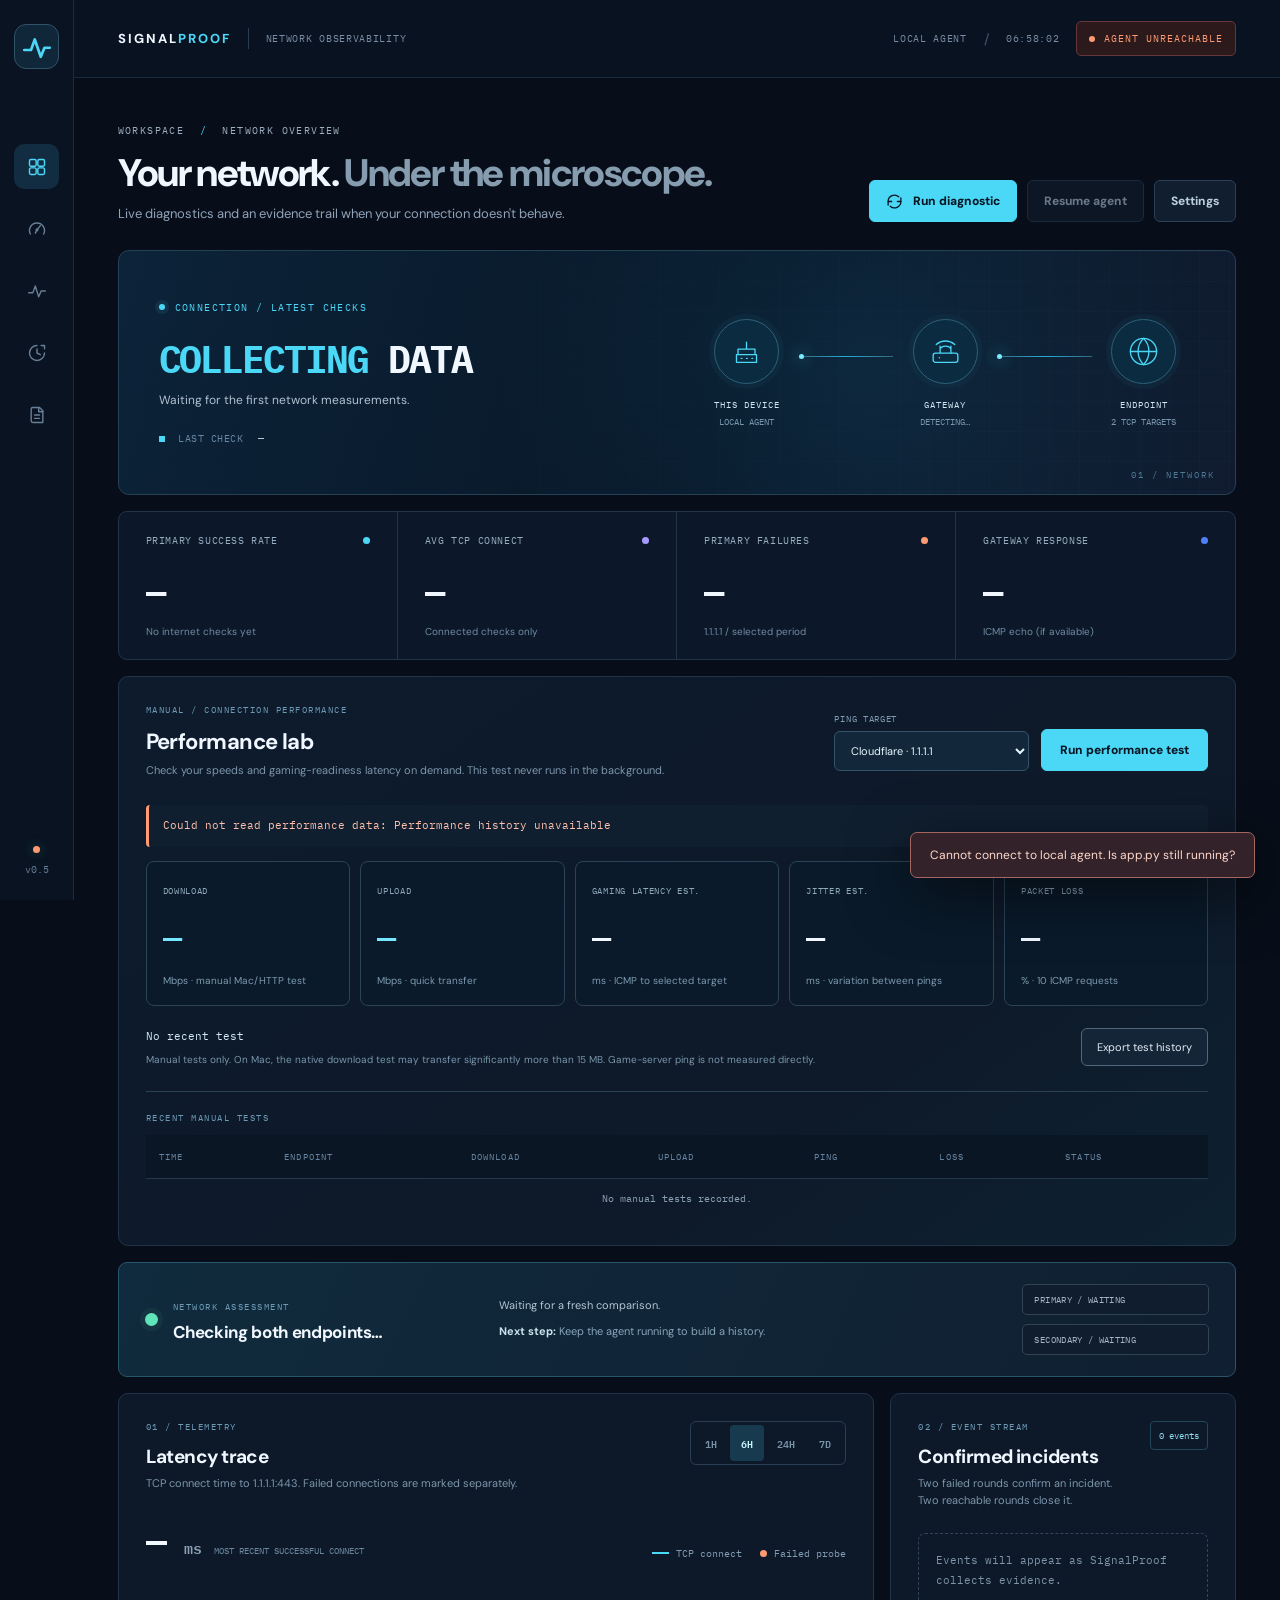
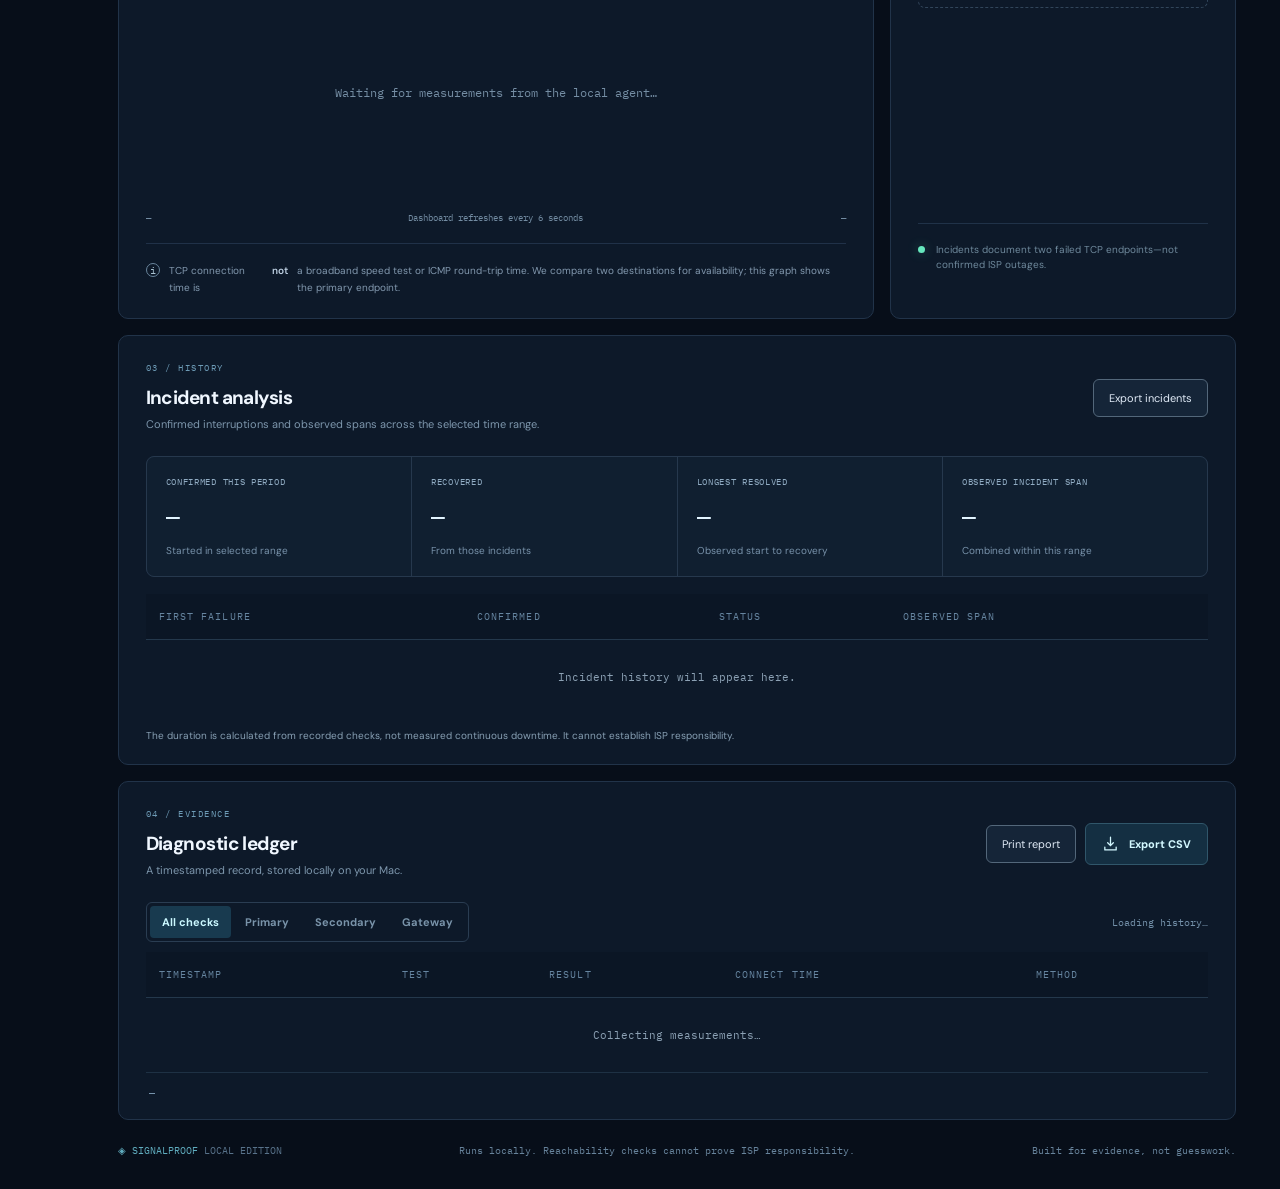
==== commit 04b6c5cd: "Prepare SignalProof macOS v0.1.0 beta release" ====
--- a/index.html
+++ b/index.html
@@ -35,7 +35,7 @@
     <main class="page" id="overview">
       <section class="intro">
         <div><div class="breadcrumb">WORKSPACE <span>/</span> NETWORK OVERVIEW</div><h1>Your network. <span>Under the microscope.</span></h1><p>Live diagnostics and an evidence trail when your connection doesn't behave.</p></div>
-        <div class="intro-actions"><button id="manual-check" class="button-primary" type="button"><svg viewBox="0 0 24 24" aria-hidden="true"><path d="M21 12a9 9 0 0 1-15 6.7M3 12a9 9 0 0 1 15-6.7"/><path d="M3 17v-5h5M21 7v5h-5"/></svg><span>Run diagnostic</span></button><button id="monitor-toggle" class="button-secondary" type="button">Pause agent</button><button id="open-settings" class="button-secondary" type="button" aria-haspopup="dialog">Settings</button></div>
+        <div class="intro-actions"><button id="manual-check" class="button-primary" type="button"><svg viewBox="0 0 24 24" aria-hidden="true"><path d="M21 12a9 9 0 0 1-15 6.7M3 12a9 9 0 0 1 15-6.7"/><path d="M3 17v-5h5M21 7v5h-5"/></svg><span>Run diagnostic</span></button><button id="monitor-toggle" class="button-secondary" type="button">Pause agent</button><button id="open-settings" class="button-secondary" type="button" aria-haspopup="dialog">Settings</button><button id="quit-app" class="button-secondary" type="button" hidden>Quit app</button></div>
       </section>
 
       <section class="network-stage" aria-label="Live network status">
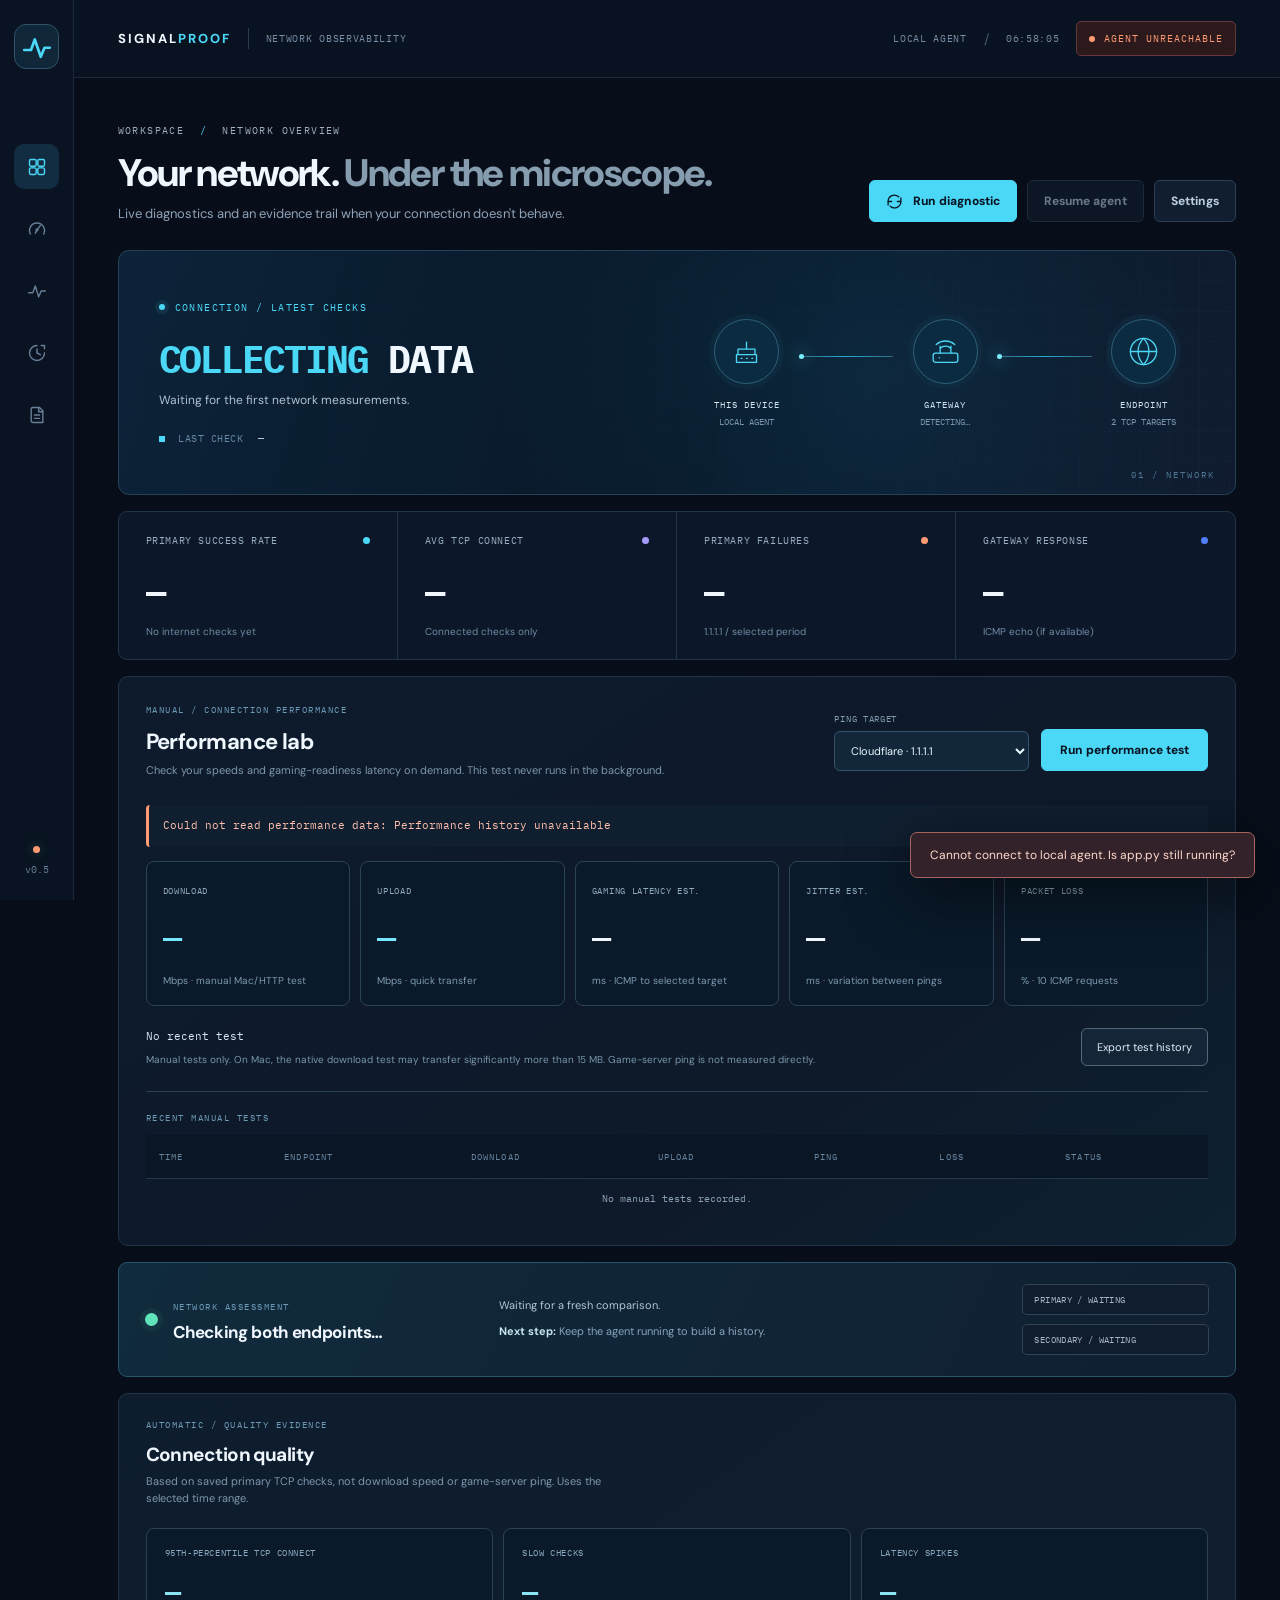
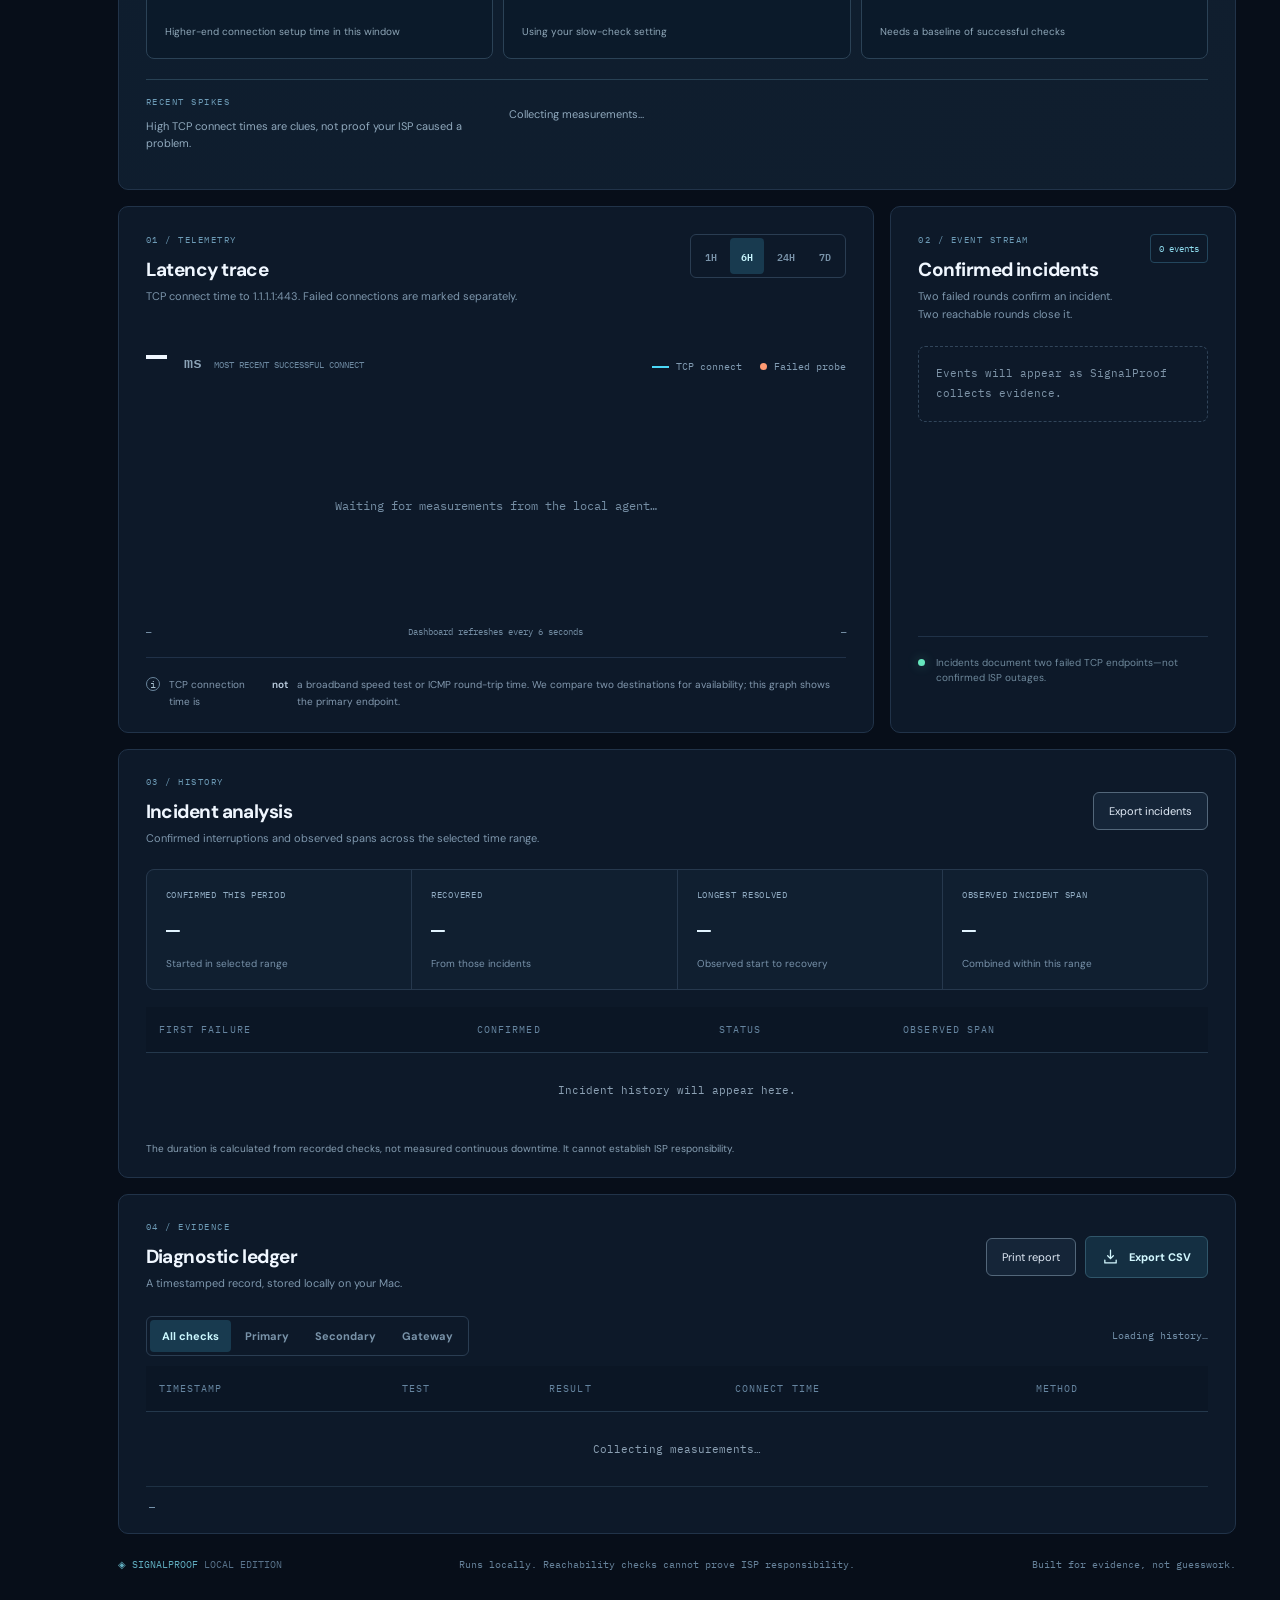
==== commit 28231b29: "Add SignalProof connection-quality evidence" ====
--- a/index.html
+++ b/index.html
@@ -75,6 +75,16 @@
         <div class="endpoint-status"><span id="primary-status">PRIMARY / WAITING</span><span id="secondary-status">SECONDARY / WAITING</span></div>
       </section>
 
+      <section class="surface quality" id="quality" aria-label="Automatic connection quality evidence">
+        <div class="section-top"><div><div class="section-kicker">AUTOMATIC / QUALITY EVIDENCE</div><h2>Connection quality</h2><p>Based on saved primary TCP checks, not download speed or game-server ping. Uses the selected time range.</p></div></div>
+        <div class="quality-metrics">
+          <div class="quality-metric"><span>95TH-PERCENTILE TCP CONNECT</span><strong id="quality-p95">—</strong><small>Higher-end connection setup time in this window</small></div>
+          <div class="quality-metric"><span>SLOW CHECKS</span><strong id="quality-slow">—</strong><small id="quality-slow-caption">Using your slow-check setting</small></div>
+          <div class="quality-metric"><span>LATENCY SPIKES</span><strong id="quality-spikes">—</strong><small id="quality-spike-caption">Needs a baseline of successful checks</small></div>
+        </div>
+        <div class="quality-trail"><div><div class="section-kicker">RECENT SPIKES</div><p>High TCP connect times are clues, not proof your ISP caused a problem.</p></div><div id="quality-spike-list" class="quality-spike-list"><p class="quality-empty">Collecting measurements…</p></div></div>
+      </section>
+
       <div class="analysis-layout">
         <section class="surface telemetry" id="telemetry"><div class="section-top"><div><div class="section-kicker">01 / TELEMETRY</div><h2>Latency trace</h2><p>TCP connect time to 1.1.1.1:443. Failed connections are marked separately.</p></div><div class="time-select" role="group" aria-label="Reporting period"><button type="button" data-period="1h">1H</button><button type="button" class="selected" data-period="6h">6H</button><button type="button" data-period="24h">24H</button><button type="button" data-period="7d">7D</button></div></div>
           <div class="chart-meta"><div class="chart-number" id="chart-number">— <span>ms</span></div><div class="chart-caption">MOST RECENT SUCCESSFUL CONNECT</div><div class="chart-legend"><span><i class="legend-line"></i> TCP connect</span><span><i class="legend-failure"></i> Failed probe</span></div></div>
--- a/styles.css
+++ b/styles.css
@@ -15,6 +15,21 @@
 @media(max-width:1240px){.assessment{grid-template-columns:1fr 1.35fr}.endpoint-status{grid-column:1/-1;flex-direction:row}.endpoint-status span{flex:1}}
 @media(max-width:750px){.assessment{grid-template-columns:1fr;padding:20px}.endpoint-status{grid-column:auto;flex-direction:column}.evidence-actions{flex-wrap:wrap}}
 
+/* Automatic quality evidence: measured TCP connect latency, not bandwidth or ICMP loss. */
+.quality{margin-top:16px;padding:25px 27px;background:linear-gradient(145deg,#0e1d2e,#101e2e)}
+.quality-metrics{display:grid;grid-template-columns:repeat(3,minmax(0,1fr));gap:10px;margin:20px 0}
+.quality-metric{padding:18px;background:#0b1a2a;border:1px solid #2b4256;border-radius:8px;min-width:0}
+.quality-metric span{display:block;color:#88a8bf;font:9px var(--mono);letter-spacing:.6px}
+.quality-metric strong{display:block;color:#8ae4f3;font:600 27px var(--mono);margin:12px 0}
+.quality-metric small{display:block;font-size:10px;line-height:1.6;color:#8fa7b8}
+.quality-trail{display:grid;grid-template-columns:minmax(180px,.75fr) minmax(220px,1.5fr);gap:14px;border-top:1px solid #284154;padding-top:16px}
+.quality-trail p{color:#90a9bd;font-size:11px;line-height:1.6}
+.quality-spike-list{display:flex;flex-direction:column;gap:6px}
+.quality-spike{display:flex;justify-content:space-between;gap:12px;padding:10px 12px;border:1px solid #324357;border-radius:5px;background:#112438;font:11px var(--mono)}
+.quality-spike time{color:#a7bdd1}.quality-spike strong{color:#f6be8a}
+.quality-empty{margin:0;padding:10px 0;color:#8fa7b8}
+@media(max-width:750px){.quality{padding:20px 16px}.quality-metrics{grid-template-columns:1fr}.quality-trail{grid-template-columns:1fr}}
+
 /* Incident history and local settings */
 .history{padding:26px 27px 18px;margin:16px 0}.history-heading{align-items:center}.history-metrics{display:grid;grid-template-columns:repeat(4,minmax(0,1fr));gap:1px;background:#26384d;border:1px solid #26384d;border-radius:8px;overflow:hidden;margin:22px 0 17px}.history-metrics>div{background:#101f30;padding:19px;display:flex;flex-direction:column;gap:10px}.history-metrics span{font:9px var(--mono);color:#91acc3;letter-spacing:.7px}.history-metrics strong{font:600 23px var(--mono);color:#e2f4ff;letter-spacing:-.6px}.history-metrics small{font-size:10px;color:#7892aa}.history-note{color:#88a0b4;font-size:10px;line-height:1.6;padding:14px 0 2px}
 .settings-dialog{width:min(495px,calc(100vw - 28px));max-height:min(90vh,800px);overflow-y:auto;border:1px solid #36526d;background:#0d1d2f;color:#ebf4fc;border-radius:13px;padding:27px;box-shadow:0 24px 110px #000c}.settings-dialog::backdrop{background:#030710bc;backdrop-filter:blur(4px)}.settings-top{display:flex;align-items:flex-start;justify-content:space-between;gap:12px;margin-bottom:23px}.settings-top h2{font-size:24px;margin:9px 0 5px}.settings-top p{color:#8da5b9;font-size:11px;margin:0}.settings-close{border:1px solid #31495e;background:#14293d;color:#dbe9f5;width:33px;height:33px;border-radius:7px;font-size:25px;line-height:1;cursor:pointer}.settings-dialog form>label{display:block;color:#dbe8f5;font-size:12px;font-weight:700;margin:17px 0}.settings-dialog form>label span{display:block;color:#83a0b5;font-size:10px;font-weight:400;margin:6px 0 9px;line-height:1.5}.settings-dialog select{appearance:auto;background:#142b3f;color:#dcecf8;border:1px solid #32526c;padding:11px 12px;width:100%;border-radius:6px;font:12px var(--sans)}.settings-dialog select:focus-visible,.settings-dialog button:focus-visible{outline:2px solid #68e1f8;outline-offset:3px}.settings-hint{color:#849db0;font-size:10px;line-height:1.6;background:#12273a;border:1px solid #244258;border-radius:7px;padding:12px;margin:20px 0}.settings-buttons{display:flex;justify-content:flex-end;gap:10px}.settings-buttons button{padding:10px 18px}.settings-buttons button:disabled{opacity:.55;cursor:wait}
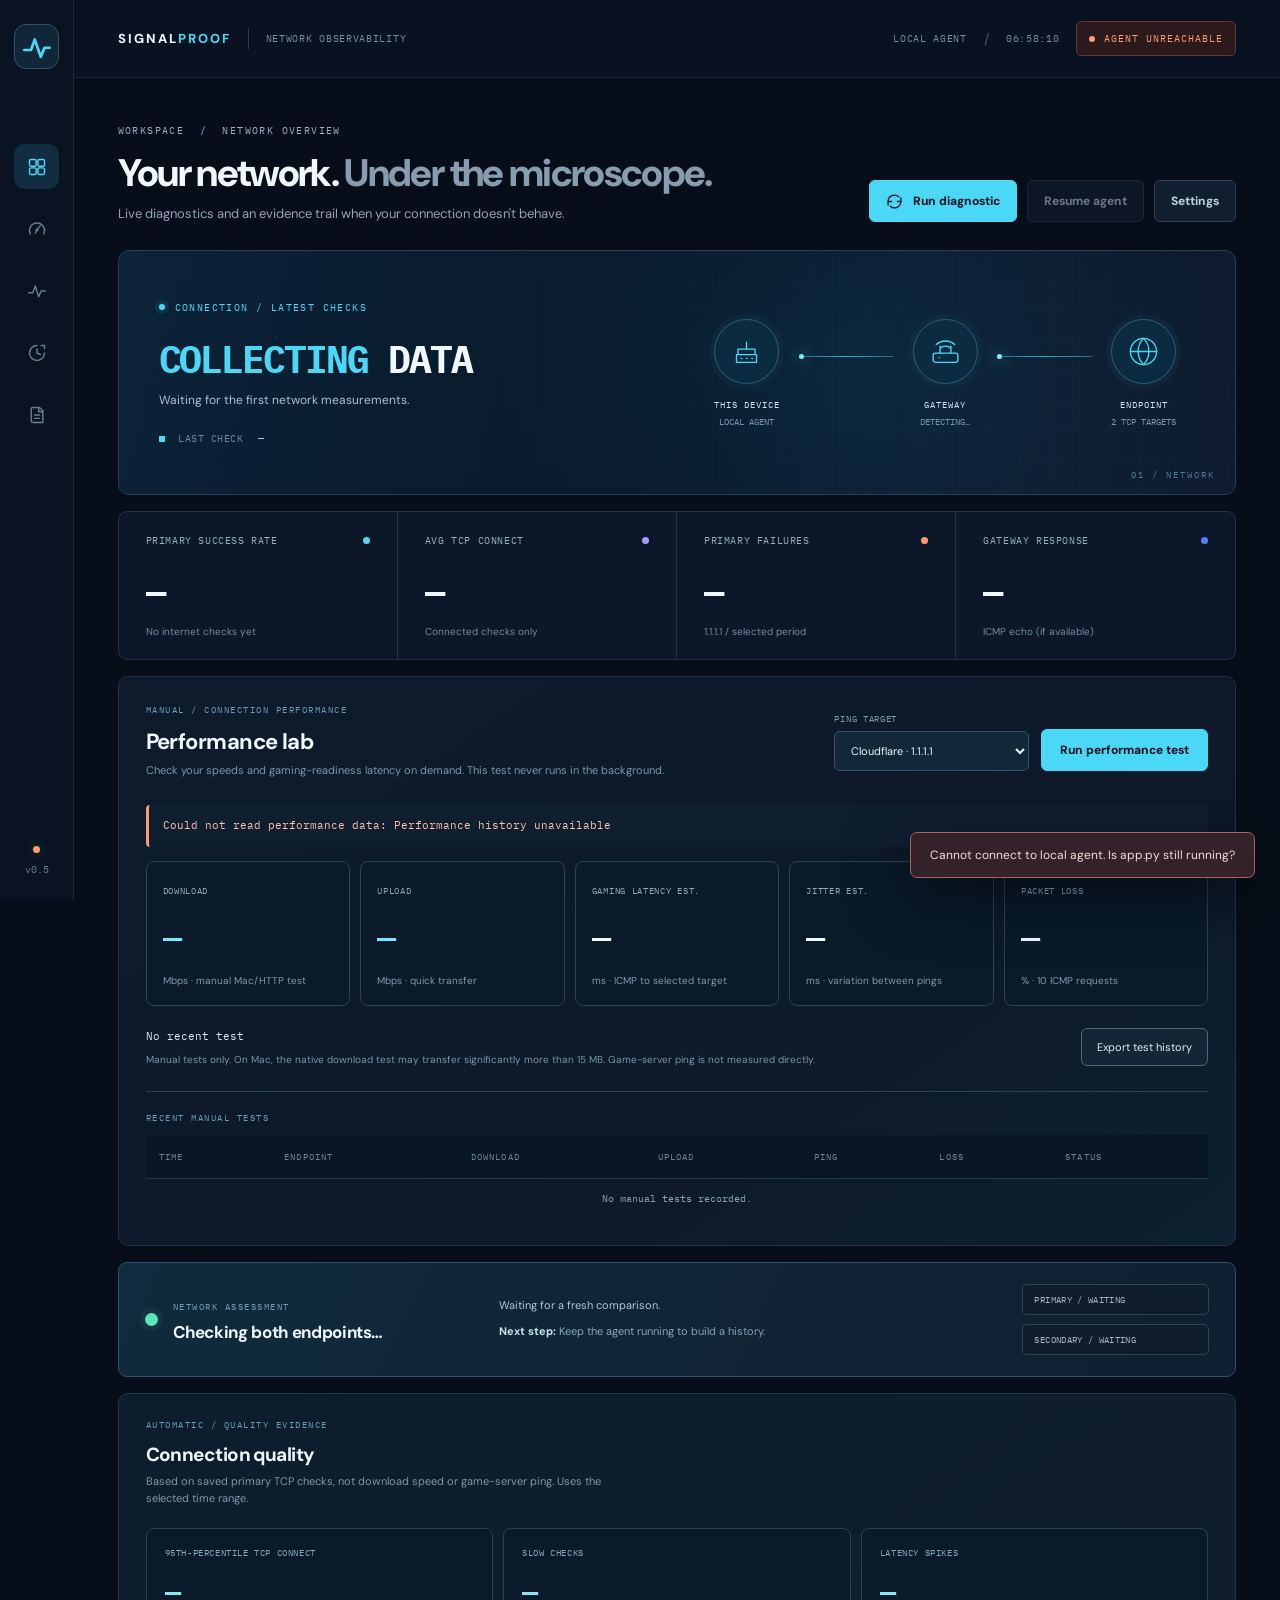
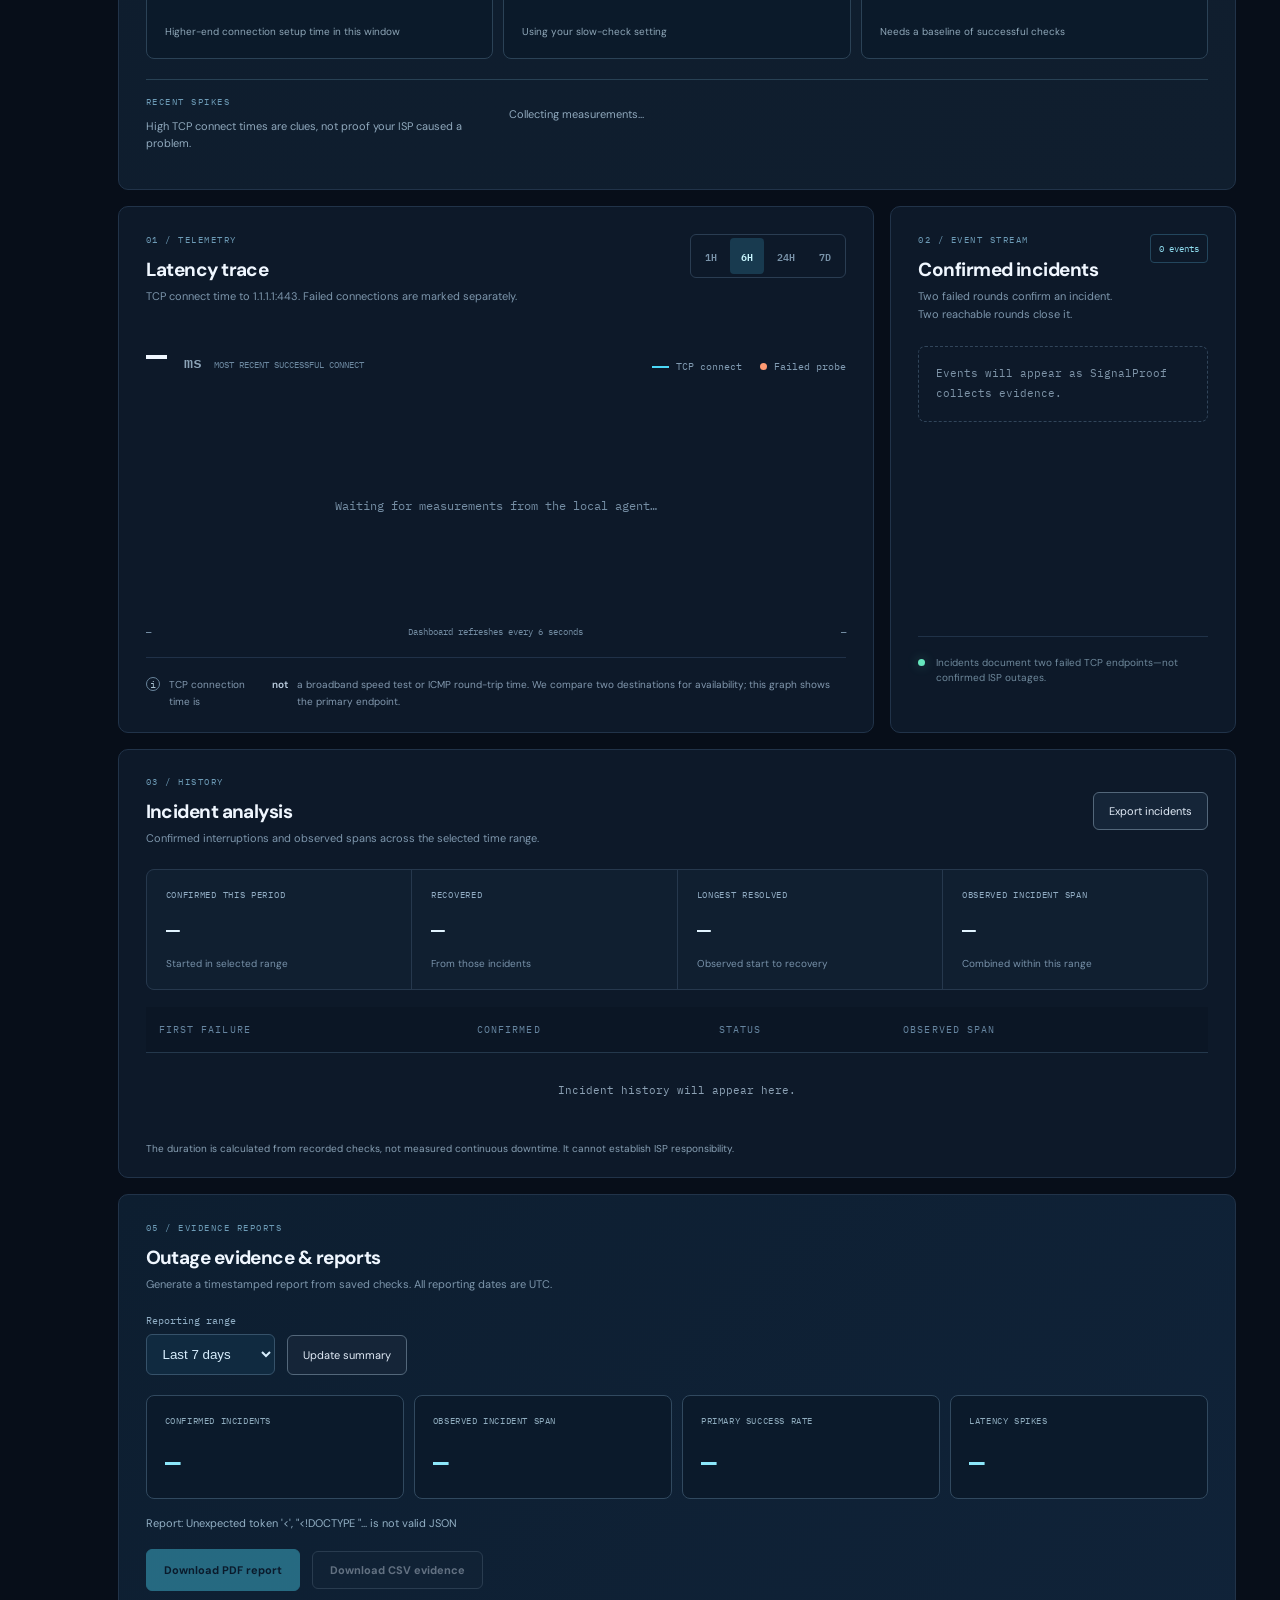
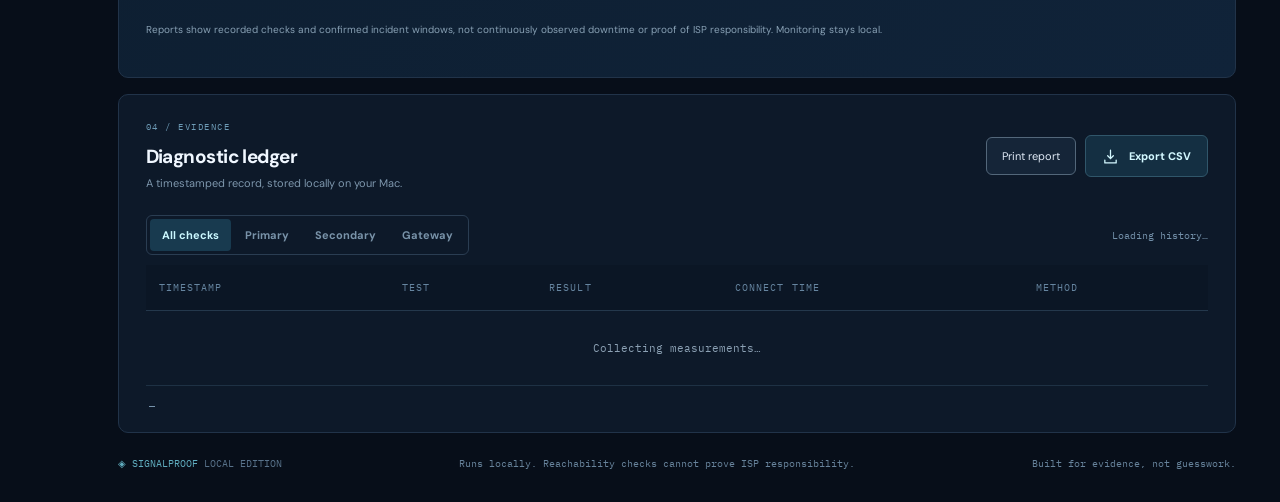
==== commit 02fa297f: "Add outage evidence PDF and CSV reports" ====
--- a/index.html
+++ b/index.html
@@ -106,6 +106,25 @@
         <div class="history-note">The duration is calculated from recorded checks, not measured continuous downtime. It cannot establish ISP responsibility.</div>
       </section>
 
+      <section class="surface report-center" id="report-center" aria-label="Outage evidence reports">
+        <div class="section-top"><div><div class="section-kicker">05 / EVIDENCE REPORTS</div><h2>Outage evidence &amp; reports</h2><p>Generate a timestamped report from saved checks. All reporting dates are UTC.</p></div></div>
+        <div class="report-controls">
+          <label>Reporting range<select id="report-range"><option value="24h">Last 24 hours</option><option value="7d" selected>Last 7 days</option><option value="30d">Last 30 days</option><option value="custom">Custom dates</option></select></label>
+          <label class="report-custom" hidden>Start date (UTC)<input type="date" id="report-start" /></label>
+          <label class="report-custom" hidden>End date (UTC)<input type="date" id="report-end" /></label>
+          <button id="report-refresh" class="button-report" type="button">Update summary</button>
+        </div>
+        <div class="report-cards" aria-live="polite">
+          <div><small>CONFIRMED INCIDENTS</small><strong id="report-incidents">—</strong></div>
+          <div><small>OBSERVED INCIDENT SPAN</small><strong id="report-duration">—</strong></div>
+          <div><small>PRIMARY SUCCESS RATE</small><strong id="report-success">—</strong></div>
+          <div><small>LATENCY SPIKES</small><strong id="report-spikes">—</strong></div>
+        </div>
+        <div id="report-message" class="report-message" role="status">Preparing local report…</div>
+        <div class="report-buttons"><a id="report-pdf" class="button-primary" href="/api/reports/pdf?period=7d" download>Download PDF report</a><a id="report-csv" class="button-report" href="/api/reports/csv?period=7d" download>Download CSV evidence</a></div>
+        <p class="history-note">Reports show recorded checks and confirmed incident windows, not continuously observed downtime or proof of ISP responsibility. Monitoring stays local.</p>
+      </section>
+
       <section class="surface evidence" id="evidence"><div class="section-top evidence-title"><div><div class="section-kicker">04 / EVIDENCE</div><h2>Diagnostic ledger</h2><p>A timestamped record, stored locally on your Mac.</p></div><div class="evidence-actions"><a class="button-report" id="report" href="/api/report?period=6h" target="_blank" rel="noopener">Print report</a><a class="button-download" id="download" href="/api/export?period=6h" download><svg viewBox="0 0 24 24" aria-hidden="true"><path d="M12 3v12m-4-4 4 4 4-4M4 17v4h16v-4"/></svg> Export CSV</a></div></div>
         <div class="ledger-toolbar"><div class="tab-group" role="group" aria-label="Filter measurements"><button type="button" class="selected" data-filter="All">All checks</button><button type="button" data-filter="Internet">Primary</button><button type="button" data-filter="Secondary">Secondary</button><button type="button" data-filter="Gateway">Gateway</button></div><div class="ledger-meta" id="ledger-meta">Loading history…</div></div>
         <div class="table-scroll"><table><thead><tr><th>TIMESTAMP</th><th>TEST</th><th>RESULT</th><th>CONNECT TIME</th><th>METHOD</th></tr></thead><tbody id="evidence-rows"><tr><td colspan="5" class="placeholder-cell">Collecting measurements…</td></tr></tbody></table></div><div class="ledger-footer"><span id="ledger-showing">—</span><button type="button" id="rows-toggle" class="rows-toggle" hidden>Show more records</button></div>
--- a/styles.css
+++ b/styles.css
@@ -45,3 +45,22 @@
 .performance-bottom{display:flex;justify-content:space-between;align-items:center;gap:18px;margin-top:20px}.performance-bottom strong{font:11px var(--mono);color:#d5e8f5}.performance-bottom p{margin:7px 0 0;color:#7896ac;font-size:10px;line-height:1.7;max-width:770px}.performance-history{border-top:1px solid #294153;margin-top:23px;padding-top:20px}.performance-history .section-kicker{margin-bottom:12px}.performance-history th{font-size:9px}.performance-history td{font-size:10px;padding:13px}
 @media(max-width:1200px){.performance-grid{grid-template-columns:repeat(3,minmax(0,1fr))}}
 @media(max-width:750px){.performance{padding:20px 16px}.performance-grid{grid-template-columns:repeat(2,minmax(0,1fr))}.performance-actions{width:100%}.performance-actions label{flex:1}.performance-actions select{width:100%}.performance-actions .button-primary{flex:1}.performance-bottom{flex-direction:column;align-items:flex-start}.performance-metric strong{font-size:24px}}
+
+
+/* Phase 9: structured evidence reporting (existing layout unchanged). */
+.report-center{padding:27px;margin:16px 0;background:linear-gradient(135deg,#0d1e30,#102339)}
+.report-controls{display:flex;align-items:end;gap:12px;flex-wrap:wrap;margin:20px 0}
+.report-controls label{display:grid;gap:7px;color:#91afc6;font:10px var(--mono)}
+.report-controls select,.report-controls input{background:#102a40;color:#d7edfc;border:1px solid #36526a;border-radius:6px;padding:11px 12px;min-height:40px;color-scheme:dark}
+.report-controls button{min-height:40px;cursor:pointer}
+.report-cards{display:grid;grid-template-columns:repeat(4,minmax(0,1fr));gap:10px;margin:16px 0}
+.report-cards>div{border:1px solid #31495f;background:#0b1a2b;border-radius:8px;padding:18px;min-width:0}
+.report-cards small{display:block;font:9px var(--mono);color:#8facbe;letter-spacing:.6px;line-height:1.6}
+.report-cards strong{display:block;color:#8ce7fa;font:600 26px var(--mono);margin-top:12px;overflow-wrap:anywhere}
+.report-message{color:#93b0c5;font-size:11px;line-height:1.5;margin:12px 0}
+.report-buttons{display:flex;flex-wrap:wrap;gap:12px;align-items:center;margin:17px 0}
+.report-buttons a{display:inline-flex;align-items:center;justify-content:center;padding:11px 17px;text-decoration:none;border-radius:6px;font-size:11px;font-weight:700}
+.report-buttons a[aria-disabled=true]{opacity:.4;pointer-events:none}
+@media(max-width:850px){.report-cards{grid-template-columns:repeat(2,minmax(0,1fr))}}
+@media(max-width:600px){.report-center{padding:20px 16px}.report-controls label{width:100%}.report-controls select,.report-controls input{width:100%}}
+
